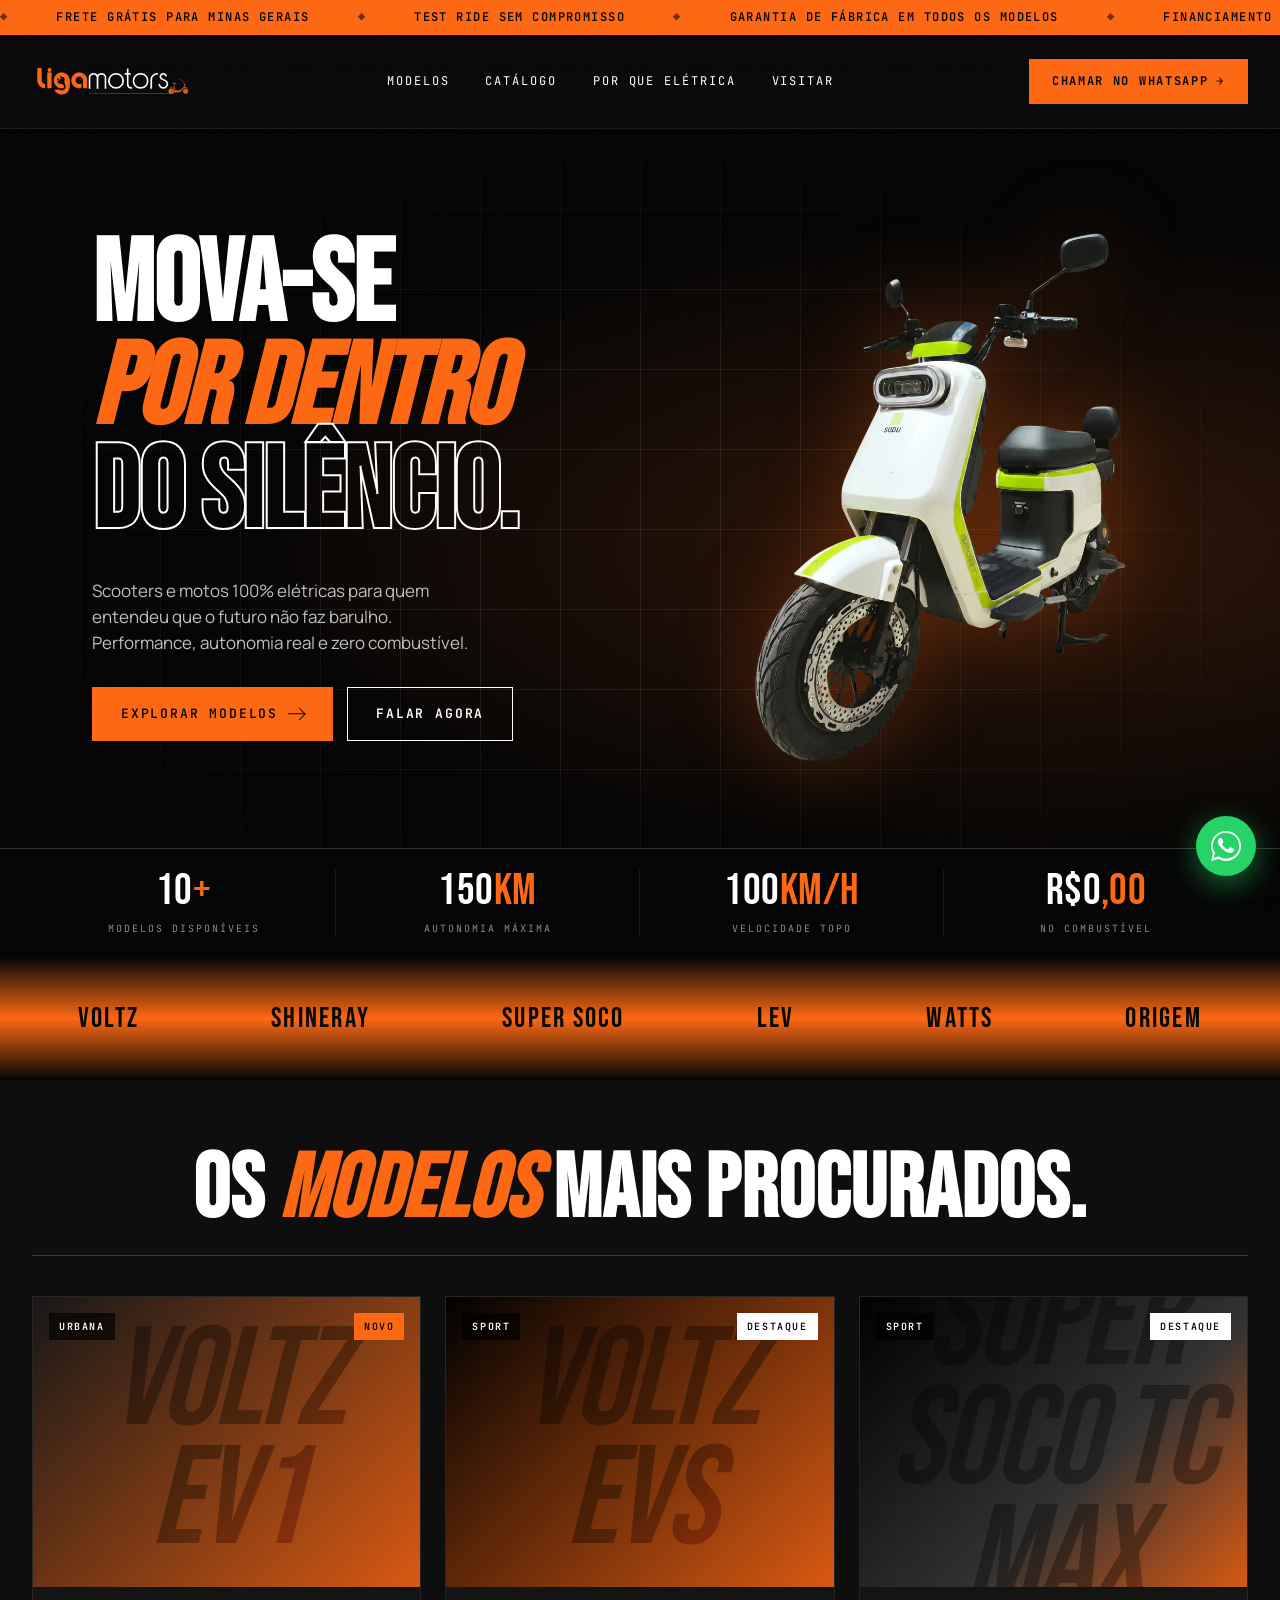
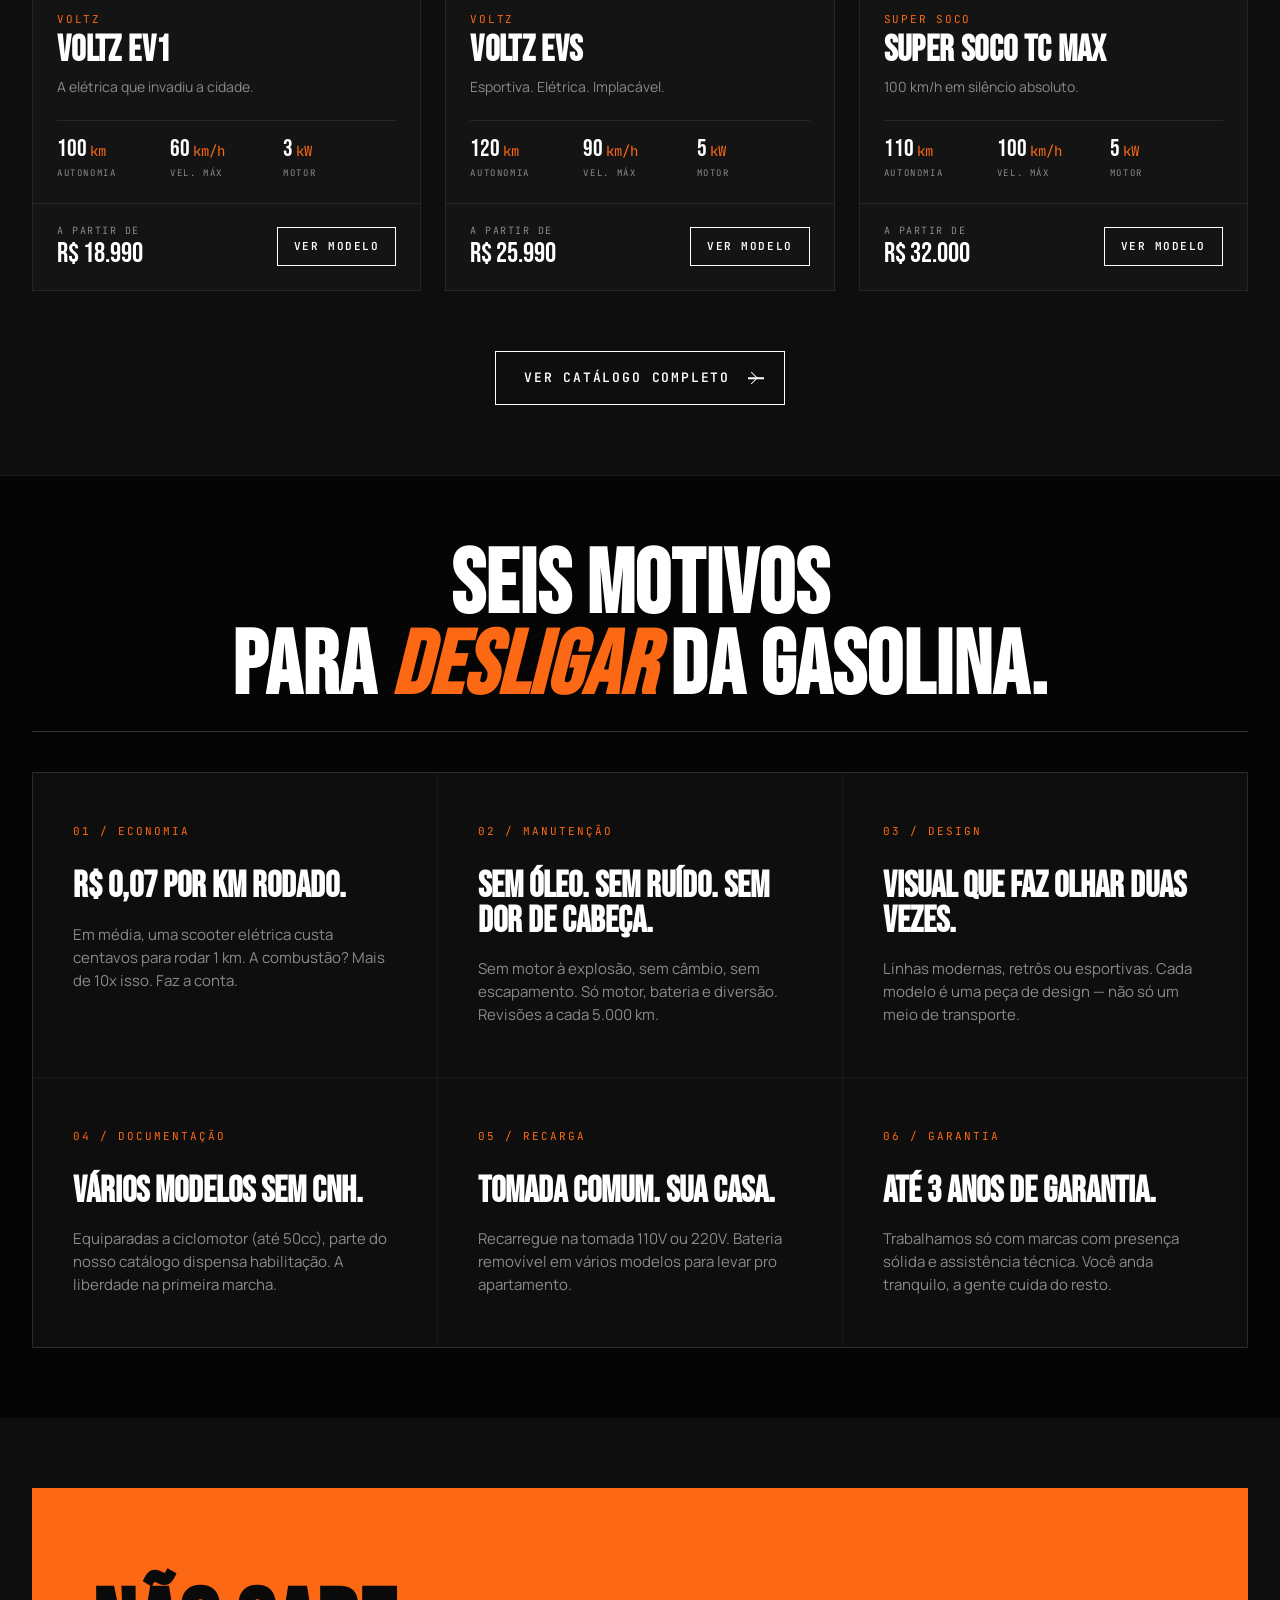
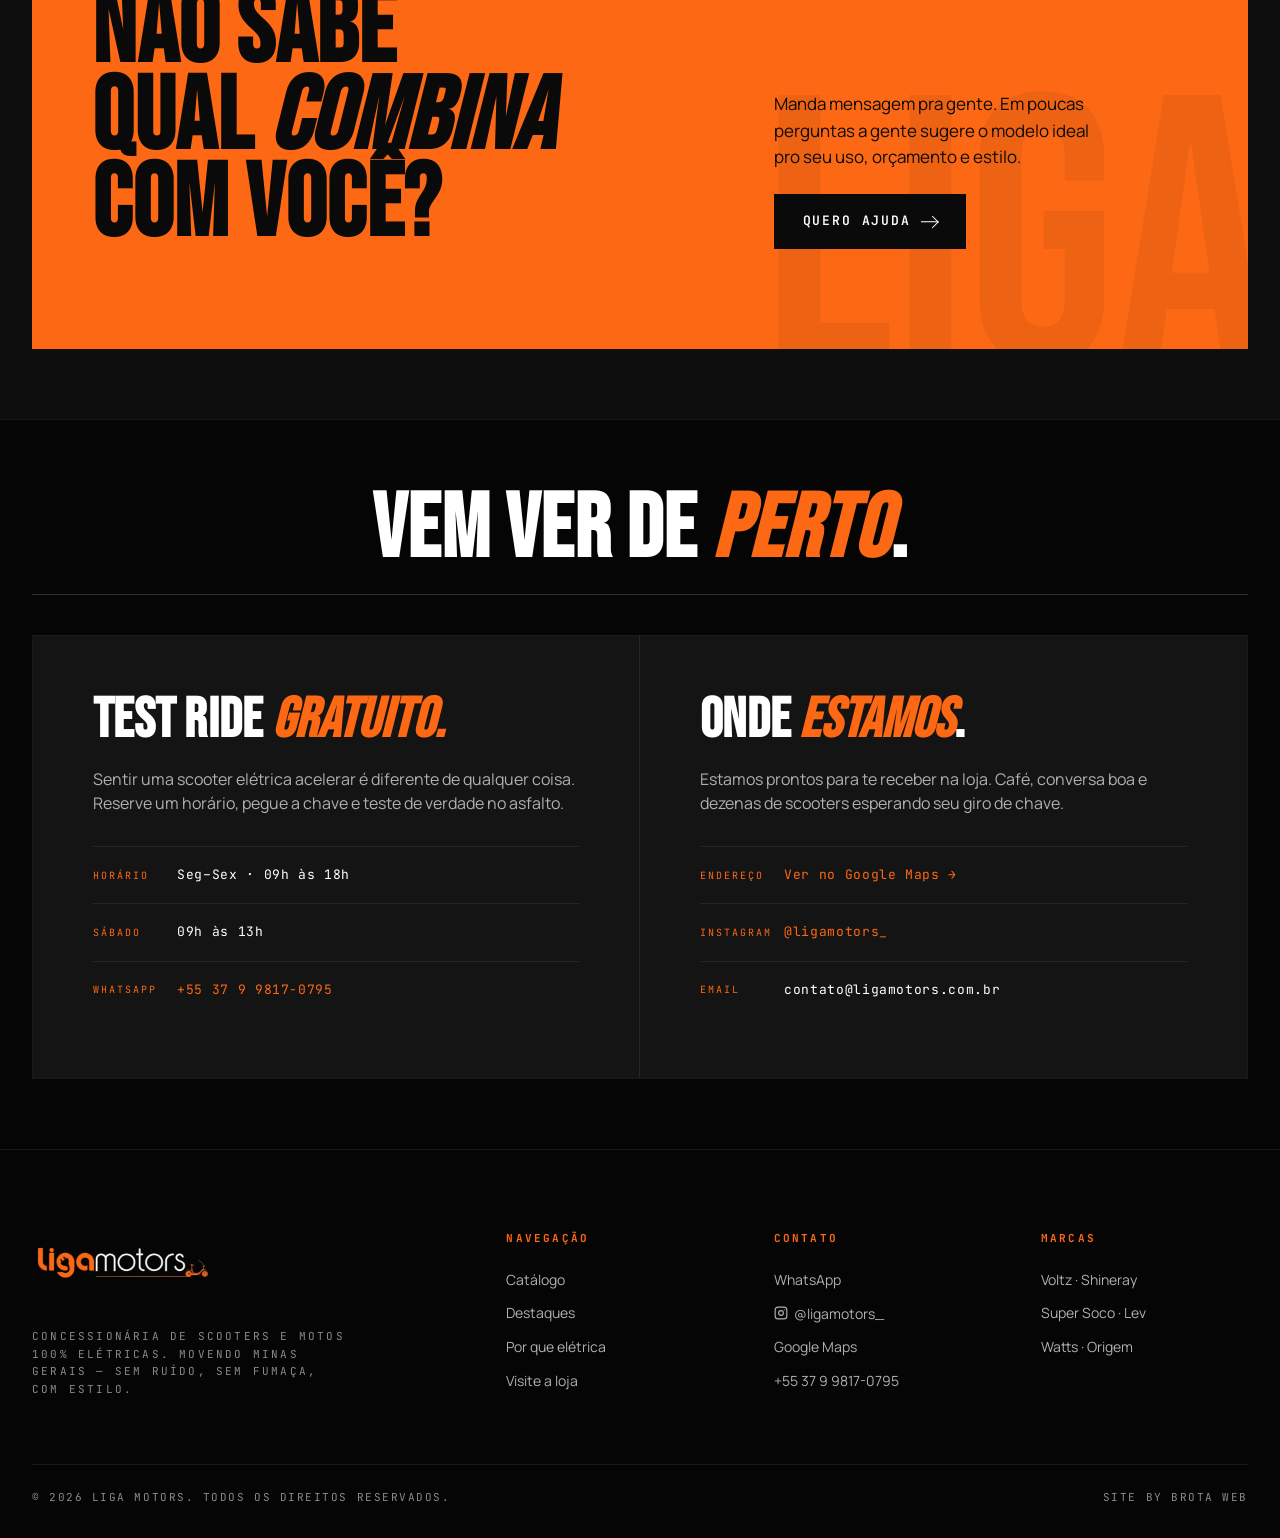
==== index.html @ a788f03a "Fix: centralizar todo conteúdo da home no mobile" ====
<!DOCTYPE html>
<html lang="pt-BR">
<head>
<meta charset="UTF-8">
<meta name="viewport" content="width=device-width,initial-scale=1.0">
<meta name="description" content="Liga Motors — Scooters elétricas premium. Zero combustível, máxima potência. Test ride gratuito.">
<title>Liga Motors · Mobilidade Elétrica</title>
<link rel="preconnect" href="https://fonts.googleapis.com">
<link rel="preconnect" href="https://fonts.gstatic.com" crossorigin>
<link href="https://fonts.googleapis.com/css2?family=Bebas+Neue&family=Manrope:wght@300;400;500;600;700&family=JetBrains+Mono:wght@400;500;600&display=swap" rel="stylesheet">
<link rel="stylesheet" href="assets/styles.css?v=26">
</head>
<body>

<!-- Marquee tape -->
<div class="tape">
  <div class="tape-track">
    <span>Frete grátis para Minas Gerais</span>
    <span>Test ride sem compromisso</span>
    <span>Garantia de fábrica em todos os modelos</span>
    <span>Financiamento em até 24x</span>
    <span>Documentação inclusa</span>
    <span>Frete grátis para Minas Gerais</span>
    <span>Test ride sem compromisso</span>
    <span>Garantia de fábrica em todos os modelos</span>
    <span>Financiamento em até 24x</span>
    <span>Documentação inclusa</span>
  </div>
</div>

<!-- Header -->
<header class="header">
  <div class="nav">
    <a href="index.html" class="brand" aria-label="Liga Motors">
      <img src="assets/nova-logo.png" alt="Liga Motors">
    </a>
    <nav class="nav-links" data-nav-links>
      <a href="#modelos">Modelos</a>
      <a href="catalogo.html">Catálogo</a>
      <a href="#por-que">Por que elétrica</a>
      <a href="#visitar">Visitar</a>
    </nav>
    <a href="#" data-wa-general target="_blank" class="nav-cta">Chamar no WhatsApp</a>
    <button class="menu-toggle" data-menu aria-label="Menu">
      <span></span><span></span><span></span>
    </button>
  </div>
</header>

<!-- HERO -->
<section class="hero">
  <div class="hero-grid"></div>
  <div class="container">
    <div class="hero-inner">
      <div class="hero-content">
        <h1 class="hero-title reveal">
          Mova-se<br>
          <span class="accent">por dentro</span><br>
          <span class="outline">do silêncio.</span>
        </h1>
        <div class="hero-side reveal" data-delay="2">
          <p>Scooters e motos 100% elétricas para quem entendeu que o futuro não faz barulho. Performance, autonomia real e zero combustível.</p>
          <div class="hero-actions">
            <a href="catalogo.html" class="btn btn-primary">Explorar modelos <span class="arrow"></span></a>
            <a href="#" data-wa-general target="_blank" class="btn btn-ghost">Falar agora</a>
          </div>
        </div>
      </div>
      <div class="hero-moto">
        <img src="assets/moto-eletrica.png" alt="Moto elétrica Liga Motors" class="hero-moto-img">
      </div>
    </div>
  </div>
  <div class="hero-footer">
    <div class="container">
      <div class="hero-stats">
        <div>
          <div class="hero-stat-num">10<span>+</span></div>
          <div class="hero-stat-label">Modelos disponíveis</div>
        </div>
        <div>
          <div class="hero-stat-num">150<span>km</span></div>
          <div class="hero-stat-label">Autonomia máxima</div>
        </div>
        <div>
          <div class="hero-stat-num">100<span>km/h</span></div>
          <div class="hero-stat-label">Velocidade topo</div>
        </div>
        <div>
          <div class="hero-stat-num">R$0<span>,00</span></div>
          <div class="hero-stat-label">No combustível</div>
        </div>
      </div>
    </div>
  </div>
</section>

<!-- Brands strip -->
<div class="brands-strip">
  <div class="container">
    <div class="brands-row">
      <span class="brand-pill">VOLTZ</span>
      <span class="brand-pill">SHINERAY</span>
      <span class="brand-pill">SUPER SOCO</span>
      <span class="brand-pill">LEV</span>
      <span class="brand-pill">WATTS</span>
      <span class="brand-pill">ORIGEM</span>
    </div>
    <div class="brands-drag-hint">arraste para ver mais →</div>
  </div>
</div>

<!-- Featured models -->
<section class="section" id="modelos">
  <div class="container">
    <div class="section-head reveal">
      <h2>Os <i>modelos</i> mais procurados.</h2>
    </div>
    <div class="bikes-grid" data-bikes-preview></div>
    <div style="text-align:center; margin-top:60px;" class="reveal">
      <a href="catalogo.html" class="btn btn-ghost">Ver catálogo completo <span class="arrow"></span></a>
    </div>
  </div>
</section>

<!-- Why electric -->
<section class="section" id="por-que" style="background:var(--ink);border-top:1px solid var(--line);">
  <div class="container">
    <div class="section-head reveal">
      <h2>Seis motivos<br>para <i>desligar</i> da gasolina.</h2>
    </div>
    <div class="diff-grid">
      <div class="diff-cell reveal">
        <div class="num">01 / ECONOMIA</div>
        <h3>R$ 0,07 por km rodado.</h3>
        <p>Em média, uma scooter elétrica custa centavos para rodar 1 km. A combustão? Mais de 10x isso. Faz a conta.</p>
      </div>
      <div class="diff-cell reveal" data-delay="1">
        <div class="num">02 / MANUTENÇÃO</div>
        <h3>Sem óleo. Sem ruído. Sem dor de cabeça.</h3>
        <p>Sem motor à explosão, sem câmbio, sem escapamento. Só motor, bateria e diversão. Revisões a cada 5.000 km.</p>
      </div>
      <div class="diff-cell reveal" data-delay="2">
        <div class="num">03 / DESIGN</div>
        <h3>Visual que faz olhar duas vezes.</h3>
        <p>Linhas modernas, retrôs ou esportivas. Cada modelo é uma peça de design — não só um meio de transporte.</p>
      </div>
      <div class="diff-cell reveal">
        <div class="num">04 / DOCUMENTAÇÃO</div>
        <h3>Vários modelos sem CNH.</h3>
        <p>Equiparadas a ciclomotor (até 50cc), parte do nosso catálogo dispensa habilitação. A liberdade na primeira marcha.</p>
      </div>
      <div class="diff-cell reveal" data-delay="1">
        <div class="num">05 / RECARGA</div>
        <h3>Tomada comum. Sua casa.</h3>
        <p>Recarregue na tomada 110V ou 220V. Bateria removível em vários modelos para levar pro apartamento.</p>
      </div>
      <div class="diff-cell reveal" data-delay="2">
        <div class="num">06 / GARANTIA</div>
        <h3>Até 3 anos de garantia.</h3>
        <p>Trabalhamos só com marcas com presença sólida e assistência técnica. Você anda tranquilo, a gente cuida do resto.</p>
      </div>
    </div>
  </div>
</section>

<!-- CTA -->
<section class="section">
  <div class="container">
    <div class="cta-block reveal">
      <div>
        <h2>Não sabe<br>qual <i>combina</i><br>com você?</h2>
      </div>
      <div>
        <p>Manda mensagem pra gente. Em poucas perguntas a gente sugere o modelo ideal pro seu uso, orçamento e estilo.</p>
        <a href="#" data-wa-general target="_blank" class="btn">Quero ajuda <span class="arrow"></span></a>
      </div>
    </div>
  </div>
</section>

<!-- Visit -->
<section class="section" id="visitar" style="background:var(--ink); border-top:1px solid var(--line);">
  <div class="container">
    <div class="section-head reveal">
      <h2>Vem ver de <i>perto</i>.</h2>
    </div>
    <div class="visit-grid">
      <div class="visit-block reveal">
        <h3>Test ride <i>gratuito.</i></h3>
        <p>Sentir uma scooter elétrica acelerar é diferente de qualquer coisa. Reserve um horário, pegue a chave e teste de verdade no asfalto.</p>
        <div class="visit-row">
          <span>Horário</span>
          <span>Seg–Sex · 09h às 18h</span>
        </div>
        <div class="visit-row">
          <span>Sábado</span>
          <span>09h às 13h</span>
        </div>
        <div class="visit-row">
          <span>WhatsApp</span>
          <span><a href="#" data-wa-general target="_blank" style="color:var(--orange)">+55 37 9 9817-0795</a></span>
        </div>
      </div>
      <div class="visit-block reveal" data-delay="1">
        <h3>Onde <i>estamos</i>.</h3>
        <p>Estamos prontos para te receber na loja. Café, conversa boa e dezenas de scooters esperando seu giro de chave.</p>
        <div class="visit-row">
          <span>Endereço</span>
          <span><a href="https://maps.app.goo.gl/ASoEA7MaQ3Tddig78" target="_blank" style="color:var(--orange)">Ver no Google Maps →</a></span>
        </div>
        <div class="visit-row">
          <span>Instagram</span>
          <span><a href="https://www.instagram.com/ligamotors_/" target="_blank" style="color:var(--orange)">@ligamotors_</a></span>
        </div>
        <div class="visit-row">
          <span>Email</span>
          <span>contato@ligamotors.com.br</span>
        </div>
      </div>
    </div>
  </div>
</section>

<!-- Footer -->
<footer class="footer">
  <div class="container">
    <div class="footer-grid">
      <div>
        <div class="footer-brand"><img src="assets/nova-logo.png" alt="Liga Motors" class="footer-logo">
          <small>Concessionária de scooters e motos 100% elétricas. Movendo Minas Gerais — sem ruído, sem fumaça, com estilo.</small>
        </div>
      </div>
      <div class="footer-col">
        <h4>Navegação</h4>
        <a href="catalogo.html">Catálogo</a>
        <a href="#modelos">Destaques</a>
        <a href="#por-que">Por que elétrica</a>
        <a href="#visitar">Visite a loja</a>
      </div>
      <div class="footer-col">
        <h4>Contato</h4>
        <a href="#" data-wa-general target="_blank">WhatsApp</a>
        <a href="https://www.instagram.com/ligamotors_/" target="_blank" class="footer-insta"><svg xmlns="http://www.w3.org/2000/svg" width="14" height="14" viewBox="0 0 24 24" fill="none" stroke="currentColor" stroke-width="2" stroke-linecap="round" stroke-linejoin="round"><rect x="2" y="2" width="20" height="20" rx="5" ry="5"/><circle cx="12" cy="12" r="4"/><circle cx="17.5" cy="6.5" r="1" fill="currentColor" stroke="none"/></svg> @ligamotors_</a>
        <a href="https://maps.app.goo.gl/ASoEA7MaQ3Tddig78" target="_blank">Google Maps</a>
        <p>+55 37 9 9817-0795</p>
      </div>
      <div class="footer-col">
        <h4>Marcas</h4>
        <p>Voltz · Shineray</p>
        <p>Super Soco · Lev</p>
        <p>Watts · Origem</p>
      </div>
    </div>
    <div class="footer-bottom">
      <span>© 2026 Liga Motors. Todos os direitos reservados.</span>
      <span>Site by Brota Web</span>
    </div>
  </div>
</footer>

<!-- WhatsApp float -->
<a href="#" data-wa-general target="_blank" class="float-wa" aria-label="WhatsApp">
  <svg viewBox="0 0 32 32"><path d="M16 0C7.16 0 0 7.16 0 16c0 2.82.74 5.58 2.14 8L0 32l8.18-2.14C10.58 31.26 13.27 32 16 32c8.84 0 16-7.16 16-16S24.84 0 16 0zm0 29.34c-2.55 0-5.05-.68-7.24-1.97l-.52-.31-5.39 1.41 1.44-5.25-.34-.54C2.64 20.49 1.92 18.27 1.92 16 1.92 8.22 8.22 1.92 16 1.92S30.08 8.22 30.08 16 23.78 29.34 16 29.34zm7.74-10.55c-.42-.21-2.5-1.23-2.89-1.37-.39-.14-.67-.21-.96.21-.28.42-1.1 1.37-1.34 1.65-.25.28-.49.31-.91.1-.42-.21-1.78-.66-3.39-2.09-1.25-1.12-2.1-2.5-2.34-2.92-.25-.42-.03-.65.18-.86.19-.19.42-.49.63-.74.21-.25.28-.42.42-.7.14-.28.07-.53-.04-.74-.1-.21-.96-2.32-1.31-3.17-.34-.83-.7-.72-.96-.73h-.81c-.28 0-.74.1-1.13.53-.39.42-1.48 1.44-1.48 3.52 0 2.08 1.52 4.09 1.73 4.37.21.28 2.99 4.55 7.24 6.39 1.01.44 1.8.7 2.41.9.96.31 1.84.27 2.53.16.77-.12 2.5-1.02 2.85-2 .35-.99.35-1.83.25-2-.1-.18-.39-.28-.81-.49z"/></svg>
</a>

<script src="assets/data.js"></script>
<script src="assets/script.js"></script>
</body>
</html>
---- assets/styles.css ----
/* ================================
   LIGA MOTORS — Design System
   ================================ */
:root {
  --orange: #fd6814;
  --orange-dim: #c44a08;
  --orange-glow: rgba(253, 104, 20, 0.35);
  --black: #0a0a0a;
  --ink: #050505;
  --bg: #0e0e0e;
  --bg-2: #141414;
  --line: rgba(255, 255, 255, 0.08);
  --line-strong: rgba(255, 255, 255, 0.18);
  --white: #ffffff;
  --mute: #8a8a8a;
  --mute-2: #5a5a5a;
  --display: "Bebas Neue", "Oswald", sans-serif;
  --sans: "Manrope", -apple-system, sans-serif;
  --mono: "JetBrains Mono", "Courier New", monospace;
}

* {
  margin: 0;
  padding: 0;
  box-sizing: border-box;
}

html {
  scroll-behavior: smooth;
}

body {
  font-family: var(--sans);
  background: var(--bg);
  color: var(--white);
  line-height: 1.55;
  -webkit-font-smoothing: antialiased;
  overflow-x: hidden;
}

a { color: inherit; text-decoration: none; }
button { font-family: inherit; cursor: pointer; border: none; background: none; color: inherit; }
img, svg { max-width: 100%; display: block; }

/* Grain overlay */
body::before {
  content: "";
  position: fixed;
  inset: 0;
  pointer-events: none;
  opacity: 0.04;
  z-index: 1000;
  background-image: url("data:image/svg+xml;utf8,<svg xmlns='http://www.w3.org/2000/svg' width='200' height='200'><filter id='n'><feTurbulence baseFrequency='0.9' numOctaves='2'/></filter><rect width='200' height='200' filter='url(%23n)' opacity='0.7'/></svg>");
  mix-blend-mode: overlay;
}

/* Typography utilities */
.display {
  font-family: var(--display);
  font-weight: 400;
  letter-spacing: 0.005em;
  line-height: 0.9;
  text-transform: uppercase;
}
.mono {
  font-family: var(--mono);
  letter-spacing: -0.02em;
}
.eyebrow {
  font-family: var(--mono);
  font-size: 11px;
  letter-spacing: 0.18em;
  text-transform: uppercase;
  color: var(--mute);
}

/* ===== Layout ===== */
.container {
  max-width: 1480px;
  margin: 0 auto;
  padding: 0 32px;
}
@media (max-width: 720px) {
  .container { padding: 0 20px; }
}

/* ===== Top tape ===== */
.tape {
  background: var(--orange);
  color: var(--black);
  padding: 8px 0;
  overflow: hidden;
  font-family: var(--mono);
  font-size: 12px;
  font-weight: 600;
  letter-spacing: 0.12em;
  text-transform: uppercase;
  border-bottom: 1px solid var(--black);
}
.tape-track {
  display: flex;
  gap: 48px;
  white-space: nowrap;
  animation: marquee 30s linear infinite;
  width: max-content;
}
.tape-track span::before {
  content: "◆";
  margin-right: 48px;
  opacity: 0.6;
}
@keyframes marquee {
  from { transform: translateX(0); }
  to { transform: translateX(-50%); }
}

/* ===== Header ===== */
.header {
  position: sticky;
  top: 0;
  z-index: 100;
  background: rgba(10, 10, 10, 0.85);
  backdrop-filter: blur(20px);
  -webkit-backdrop-filter: blur(20px);
  border-bottom: 1px solid var(--line);
}
.nav {
  display: flex;
  align-items: center;
  justify-content: space-between;
  padding: 18px 32px;
  max-width: 1480px;
  margin: 0 auto;
}
.brand {
  display: flex;
  align-items: center;
  gap: 0;
}
.brand {
  position: relative;
  z-index: 5;
}
.brand img {
  height: 160px;
  width: 160px;
  display: block;
  object-fit: contain;
  margin: -52px 0;
}
@media (max-width: 540px) {
  .brand img { height: 100px; width: 100px; margin: -30px 0; }
}
.nav-links {
  display: flex;
  gap: 36px;
  align-items: center;
}
.nav-links a {
  font-family: var(--mono);
  font-size: 12px;
  letter-spacing: 0.16em;
  text-transform: uppercase;
  color: var(--white);
  position: relative;
  padding: 6px 0;
  transition: color 0.2s;
}
.nav-links a:hover { color: var(--orange); }
.nav-links a::after {
  content: "";
  position: absolute;
  left: 0;
  bottom: 0;
  height: 1px;
  width: 0;
  background: var(--orange);
  transition: width 0.3s;
}
.nav-links a:hover::after { width: 100%; }
.nav-cta {
  padding: 12px 22px;
  background: var(--orange);
  color: var(--black);
  font-family: var(--mono);
  font-size: 12px;
  font-weight: 700;
  letter-spacing: 0.14em;
  text-transform: uppercase;
  display: inline-flex;
  align-items: center;
  gap: 8px;
  transition: all 0.2s;
  border: 1px solid var(--orange);
}
.nav-cta:hover {
  background: transparent;
  color: var(--orange);
}
.nav-cta::after { content: "→"; }
.menu-toggle { display: none; }
@media (max-width: 980px) {
  .nav-links { display: none; }
  .nav-links.open {
    display: flex;
    position: absolute;
    top: 100%;
    left: 0;
    right: 0;
    flex-direction: column;
    background: var(--ink);
    padding: 24px 32px;
    border-bottom: 1px solid var(--line);
    gap: 20px;
    align-items: flex-start;
  }
  .menu-toggle {
    display: flex;
    flex-direction: column;
    gap: 5px;
    padding: 10px;
  }
  .menu-toggle span {
    width: 24px;
    height: 2px;
    background: var(--white);
    transition: 0.2s;
  }
}

/* ===== Hero ===== */
.hero {
  position: relative;
  min-height: 92vh;
  display: flex;
  flex-direction: column;
  justify-content: flex-end;
  padding: 80px 0 180px;
  background: radial-gradient(ellipse at 80% 50%, rgba(253, 104, 20, 0.18) 0%, transparent 55%), var(--ink);
  overflow: hidden;
}
.hero > .container {
  width: 100%;
}
.hero-grid {
  position: absolute;
  inset: 0;
  background-image:
    linear-gradient(to right, var(--line) 1px, transparent 1px),
    linear-gradient(to bottom, var(--line) 1px, transparent 1px);
  background-size: 80px 80px;
  mask-image: radial-gradient(ellipse at center, black 30%, transparent 80%);
  -webkit-mask-image: radial-gradient(ellipse at center, black 30%, transparent 80%);
  pointer-events: none;
}
.hero-meta {
  position: absolute;
  top: 80px;
  left: 0;
  right: 0;
}
.hero-meta-row {
  display: flex;
  justify-content: space-between;
  font-family: var(--mono);
  font-size: 11px;
  letter-spacing: 0.18em;
  text-transform: uppercase;
  color: var(--mute);
}
.hero-meta-row span { display: flex; align-items: center; gap: 10px; }
.hero-meta-row .dot {
  width: 6px;
  height: 6px;
  background: var(--orange);
  border-radius: 50%;
  box-shadow: 0 0 12px var(--orange);
  animation: pulse 1.4s infinite;
}
@keyframes pulse {
  50% { opacity: 0.4; transform: scale(1.4); }
}
.hero-inner {
  display: grid;
  grid-template-columns: 1fr 1fr;
  align-items: center;
  gap: 40px;
  width: 100%;
  padding-left: 60px;
  position: relative;
  z-index: 2;
}
.hero-content {
  display: flex;
  flex-direction: column;
  gap: 32px;
}
.hero-moto {
  display: flex;
  align-items: center;
  justify-content: center;
  position: relative;
}
.hero-moto-img {
  width: 100%;
  max-width: 560px;
  height: auto;
  filter: drop-shadow(0 0 40px rgba(253, 104, 20, 0.25));
}
.hero-title {
  font-size: clamp(64px, 9vw, 150px);
  font-family: var(--display);
  line-height: 0.9;
  letter-spacing: -0.01em;
}
.hero-title .accent {
  color: var(--orange);
  font-style: italic;
}
.hero-title .outline {
  -webkit-text-stroke: 2px var(--white);
  color: transparent;
}
.hero-side {
  padding-bottom: 20px;
}
.hero-side p {
  font-size: 17px;
  color: #c0c0c0;
  max-width: 380px;
  margin-bottom: 30px;
}
.hero-actions {
  display: flex;
  gap: 14px;
  flex-wrap: wrap;
}
.btn {
  display: inline-flex;
  align-items: center;
  gap: 10px;
  padding: 16px 28px;
  font-family: var(--mono);
  font-size: 13px;
  font-weight: 600;
  letter-spacing: 0.14em;
  text-transform: uppercase;
  border: 1px solid currentColor;
  transition: all 0.25s;
}
.btn-primary {
  background: var(--orange);
  color: var(--black);
  border-color: var(--orange);
}
.btn-primary:hover {
  background: var(--white);
  border-color: var(--white);
}
.btn-ghost {
  color: var(--white);
}
.btn-ghost:hover {
  background: var(--white);
  color: var(--black);
}
.btn .arrow {
  width: 16px;
  height: 12px;
  position: relative;
  transition: transform 0.2s;
}
.btn .arrow::before, .btn .arrow::after {
  content: "";
  position: absolute;
  background: currentColor;
}
.btn .arrow::before {
  width: 100%;
  height: 1.5px;
  top: 50%;
  transform: translateY(-50%);
}
.btn .arrow::after {
  width: 8px;
  height: 8px;
  border-top: 1.5px solid currentColor;
  border-right: 1.5px solid currentColor;
  right: 0;
  top: 50%;
  transform: translateY(-50%) rotate(45deg);
  background: transparent;
}
.btn:hover .arrow { transform: translateX(4px); }

/* Hero footer bar */
.hero-footer {
  position: absolute;
  bottom: 0;
  left: 0;
  right: 0;
  border-top: 1px solid var(--line-strong);
  background: rgba(5, 5, 5, 0.6);
  backdrop-filter: blur(10px);
  padding: 20px 0;
}
.hero-stats {
  display: grid;
  grid-template-columns: repeat(4, 1fr);
  gap: 0;
}
.hero-stats > div {
  text-align: center;
  padding: 0 20px;
  border-right: 1px solid var(--line);
  display: flex;
  flex-direction: column;
  align-items: center;
  justify-content: center;
}
.hero-stats > div:last-child { border-right: none; }
.hero-stat-num {
  font-family: var(--display);
  font-size: 44px;
  line-height: 1;
  color: var(--white);
  letter-spacing: 0.01em;
}
.hero-stat-num span { color: var(--orange); }
.hero-stat-label {
  font-family: var(--mono);
  font-size: 10px;
  letter-spacing: 0.2em;
  text-transform: uppercase;
  color: var(--mute);
  margin-top: 8px;
}

@media (max-width: 980px) {
  .hero { padding: 60px 0 220px; min-height: auto; }
  .hero-inner { grid-template-columns: 1fr; gap: 24px; padding-left: 32px; }
  .hero-moto { display: none; }
  .hero-stats { grid-template-columns: repeat(2, 1fr); gap: 24px; }
  .hero-meta-row { gap: 16px; flex-wrap: wrap; }
  .hero-meta-row span:nth-child(2) { display: none; }
  .hero-title { font-size: clamp(60px, 18vw, 110px); }
}
@media (max-width: 540px) {
  .nav-cta { display: none; }
  .nav { padding: 14px 20px; }
  .brand-text { font-size: 18px; }
  .brand-text small { font-size: 8px; }
}

/* ===== Section base ===== */
.section {
  padding: 70px 0;
  position: relative;
}
.section-head {
  display: flex;
  flex-direction: column;
  align-items: center;
  text-align: center;
  gap: 16px;
  margin-bottom: 40px;
  border-bottom: 1px solid var(--line-strong);
  padding-bottom: 24px;
}
.section-head .num {
  font-family: var(--mono);
  font-size: 12px;
  color: var(--orange);
  letter-spacing: 0.2em;
}
.section-head h2 {
  font-family: var(--display);
  font-size: clamp(48px, 7vw, 96px);
  line-height: 0.9;
  letter-spacing: 0.01em;
}
.section-head h2 i {
  color: var(--orange);
  font-style: italic;
}
.section-head .head-meta {
  font-family: var(--mono);
  font-size: 11px;
  letter-spacing: 0.18em;
  text-transform: uppercase;
  color: var(--mute);
  text-align: right;
  max-width: 220px;
}

@media (max-width: 720px) {
  .section { padding: 50px 0; }
  .section-head { gap: 12px; }
}

/* ===== Catalog cards (home preview & catalog page) ===== */
.bikes-grid {
  display: grid;
  grid-template-columns: repeat(3, 1fr);
  gap: 24px;
}
@media (max-width: 1100px) {
  .bikes-grid { grid-template-columns: repeat(2, 1fr); }
}
@media (max-width: 640px) {
  .bikes-grid { grid-template-columns: 1fr; }
}

.bike-card {
  background: var(--bg-2);
  border: 1px solid var(--line);
  position: relative;
  overflow: hidden;
  display: flex;
  flex-direction: column;
  transition: all 0.3s;
  text-decoration: none;
}
.bike-card:hover {
  border-color: var(--orange);
  transform: translateY(-4px);
}
.bike-card:hover .bike-image::after {
  opacity: 1;
}
.bike-card:hover .bike-cta { background: var(--orange); color: var(--black); }

.bike-image {
  aspect-ratio: 4 / 3;
  position: relative;
  overflow: hidden;
  background: var(--ink);
}
.bike-image .bg {
  position: absolute;
  inset: 0;
  opacity: 0.85;
}
.bike-image::after {
  content: "";
  position: absolute;
  inset: 0;
  background:
    repeating-linear-gradient(90deg, transparent 0 39px, rgba(255,255,255,0.04) 39px 40px),
    repeating-linear-gradient(0deg, transparent 0 39px, rgba(255,255,255,0.04) 39px 40px);
  opacity: 0.4;
  transition: opacity 0.4s;
}
.bike-image .silhouette {
  position: absolute;
  inset: 0;
  display: flex;
  align-items: center;
  justify-content: center;
  font-family: var(--display);
  font-size: clamp(60px, 12vw, 140px);
  color: rgba(0, 0, 0, 0.35);
  letter-spacing: -0.02em;
  line-height: 0.85;
  text-align: center;
  padding: 24px;
  z-index: 2;
  font-style: italic;
  mix-blend-mode: overlay;
}
.bike-tags {
  position: absolute;
  top: 16px;
  left: 16px;
  right: 16px;
  display: flex;
  justify-content: space-between;
  z-index: 3;
}
.tag {
  font-family: var(--mono);
  font-size: 10px;
  font-weight: 600;
  letter-spacing: 0.16em;
  text-transform: uppercase;
  padding: 6px 10px;
  background: rgba(0, 0, 0, 0.65);
  color: var(--white);
  backdrop-filter: blur(6px);
}
.tag.new { background: var(--orange); color: var(--black); }
.tag.featured { background: var(--white); color: var(--black); }
.bike-body {
  padding: 24px 24px 0;
  flex: 1;
  display: flex;
  flex-direction: column;
}
.bike-marca {
  font-family: var(--mono);
  font-size: 11px;
  letter-spacing: 0.16em;
  text-transform: uppercase;
  color: var(--orange);
  margin-bottom: 6px;
}
.bike-name {
  font-family: var(--display);
  font-size: 36px;
  line-height: 0.95;
  margin-bottom: 8px;
  letter-spacing: 0.01em;
}
.bike-tagline {
  font-size: 14px;
  color: var(--mute);
  margin-bottom: 22px;
  flex: 1;
}
.bike-specs {
  display: grid;
  grid-template-columns: repeat(3, 1fr);
  gap: 0;
  border-top: 1px solid var(--line);
  padding-top: 16px;
}
.bike-spec {
  font-family: var(--mono);
  text-align: left;
  padding-right: 8px;
}
.bike-spec .v {
  font-family: var(--display);
  font-size: 24px;
  color: var(--white);
  line-height: 1;
}
.bike-spec .v span { color: var(--orange); font-size: 14px; margin-left: 3px; font-family: var(--mono); }
.bike-spec .l {
  font-size: 9px;
  letter-spacing: 0.18em;
  text-transform: uppercase;
  color: var(--mute);
  margin-top: 6px;
}
.bike-footer {
  padding: 22px 24px;
  display: flex;
  justify-content: space-between;
  align-items: center;
  border-top: 1px solid var(--line);
  margin-top: 22px;
}
.bike-price {
  font-family: var(--display);
  font-size: 28px;
  color: var(--white);
  line-height: 1;
}
.bike-price small {
  display: block;
  font-family: var(--mono);
  font-size: 10px;
  color: var(--mute);
  letter-spacing: 0.15em;
  text-transform: uppercase;
  margin-bottom: 4px;
  font-weight: 400;
}
.bike-cta {
  padding: 10px 16px;
  background: transparent;
  color: var(--white);
  font-family: var(--mono);
  font-size: 11px;
  font-weight: 600;
  letter-spacing: 0.14em;
  text-transform: uppercase;
  border: 1px solid var(--white);
  transition: all 0.2s;
}

/* ===== Marca strip ===== */
.brands-strip {
  padding: 40px 0;
  background:
    linear-gradient(to bottom,
      var(--ink) 0%,
      var(--orange) 50%,
      var(--ink) 100%);
}
.brand-pill { font-size: 22px; }
.brands-row {
  display: flex;
  align-items: center;
  justify-content: space-around;
  gap: 40px;
  flex-wrap: wrap;
}
.brand-pill {
  font-family: var(--display);
  font-size: 28px;
  letter-spacing: 0.08em;
  color: var(--black);
  transition: color 0.2s;
  cursor: default;
}
.brand-pill:hover { color: var(--white); }
.brands-drag-hint {
  display: none;
}

@media (max-width: 540px) {
  .brands-drag-hint {
    display: block;
    text-align: center;
    font-family: var(--mono);
    font-size: 9px;
    letter-spacing: 0.16em;
    text-transform: uppercase;
    color: rgba(0,0,0,0.35);
    margin-top: 10px;
    animation: nudge 2s ease-in-out infinite;
  }
  @keyframes nudge {
    0%,100% { transform: translateX(0); opacity: 0.5; }
    50%      { transform: translateX(4px); opacity: 1; }
  }
  .brands-strip {
    padding: 28px 0;
    overflow: hidden;
  }
  .brands-strip .container {
    padding: 0;
    max-width: 100%;
  }
  .brands-row {
    display: flex;
    flex-wrap: nowrap;
    justify-content: flex-start;
    gap: 0;
    overflow-x: auto;
    -webkit-overflow-scrolling: touch;
    scrollbar-width: none;
    padding: 0 20px;
    gap: 28px;
  }
  .brands-row::-webkit-scrollbar { display: none; }
  .brand-pill {
    flex-shrink: 0;
    font-size: 22px;
    white-space: nowrap;
  }
}

/* ===== Why / Diff section ===== */
.diff-grid {
  display: grid;
  grid-template-columns: repeat(3, 1fr);
  gap: 1px;
  background: var(--line);
  border: 1px solid var(--line);
}
.diff-cell {
  background: var(--bg);
  padding: 50px 40px;
  position: relative;
  transition: background 0.3s;
}
.diff-cell:hover {
  background: var(--bg-2);
}
.diff-cell .num {
  font-family: var(--mono);
  font-size: 11px;
  letter-spacing: 0.18em;
  color: var(--orange);
  margin-bottom: 30px;
}
.diff-cell h3 {
  font-family: var(--display);
  font-size: 36px;
  line-height: 0.95;
  margin-bottom: 18px;
}
.diff-cell p {
  color: var(--mute);
  font-size: 15px;
}
@media (max-width: 900px) { .diff-grid { grid-template-columns: 1fr; } }

/* ===== CTA / Compare section ===== */
.cta-block {
  background: var(--orange);
  color: var(--black);
  padding: 100px 60px;
  display: grid;
  grid-template-columns: 1.5fr 1fr;
  gap: 60px;
  align-items: end;
  position: relative;
  overflow: hidden;
}
.cta-block::before {
  content: "LIGA";
  position: absolute;
  bottom: -50px;
  right: -20px;
  font-family: var(--display);
  font-size: 380px;
  color: rgba(0, 0, 0, 0.06);
  line-height: 0.8;
  pointer-events: none;
}
.cta-block h2 {
  font-family: var(--display);
  font-size: clamp(56px, 8vw, 120px);
  line-height: 0.85;
  letter-spacing: 0.005em;
  position: relative;
  z-index: 2;
}
.cta-block p {
  font-size: 17px;
  max-width: 340px;
  margin-bottom: 24px;
  position: relative;
  z-index: 2;
}
.cta-block .btn {
  background: var(--black);
  color: var(--white);
  border-color: var(--black);
  position: relative;
  z-index: 2;
}
.cta-block .btn:hover {
  background: var(--white);
  color: var(--black);
  border-color: var(--white);
}
@media (max-width: 900px) {
  .cta-block { grid-template-columns: 1fr; padding: 60px 32px; }
}

/* ===== Model CTA Section ===== */
.model-cta-section {
  position: relative;
  overflow: hidden;
  background: var(--orange);
}
.model-cta-inner {
  position: relative;
  max-width: 1480px;
  margin: 0 auto;
  padding: 100px 60px;
  display: flex;
  align-items: center;
  justify-content: center;
}
.model-cta-bg-text {
  position: absolute;
  font-family: var(--display);
  font-size: clamp(200px, 30vw, 420px);
  font-weight: 400;
  color: rgba(0,0,0,0.07);
  line-height: 1;
  right: -20px;
  bottom: -40px;
  pointer-events: none;
  user-select: none;
  letter-spacing: -0.02em;
}
.model-cta-content {
  text-align: center;
  position: relative;
  z-index: 2;
}
.model-cta-tag {
  display: inline-block;
  font-family: var(--mono);
  font-size: 11px;
  font-weight: 700;
  letter-spacing: 0.22em;
  text-transform: uppercase;
  color: rgba(0,0,0,0.55);
  background: rgba(0,0,0,0.1);
  padding: 6px 16px;
  border-radius: 99px;
  margin-bottom: 24px;
}
.model-cta-title {
  font-family: var(--display);
  font-size: clamp(60px, 9vw, 140px);
  line-height: 0.88;
  letter-spacing: 0.005em;
  color: var(--black);
  margin-bottom: 20px;
}
.model-cta-title i {
  font-style: italic;
  color: var(--black);
}
.model-cta-sub {
  font-family: var(--mono);
  font-size: 12px;
  font-weight: 600;
  letter-spacing: 0.14em;
  text-transform: uppercase;
  color: rgba(0,0,0,0.55);
  margin-bottom: 40px;
}
.model-cta-actions {
  display: flex;
  gap: 16px;
  justify-content: center;
  flex-wrap: wrap;
  margin-bottom: 20px;
}
.model-cta-btn-primary {
  display: inline-flex;
  align-items: center;
  gap: 10px;
  background: var(--black);
  color: var(--white);
  font-family: var(--mono);
  font-size: 13px;
  font-weight: 700;
  letter-spacing: 0.14em;
  text-transform: uppercase;
  padding: 18px 36px;
  border-radius: 4px;
  transition: background 0.2s, transform 0.15s;
}
.model-cta-btn-primary:hover {
  background: #222;
  transform: translateY(-2px);
}
.model-cta-btn-ghost {
  display: inline-flex;
  align-items: center;
  gap: 10px;
  border: 2px solid rgba(0,0,0,0.35);
  color: var(--black);
  font-family: var(--mono);
  font-size: 13px;
  font-weight: 600;
  letter-spacing: 0.14em;
  text-transform: uppercase;
  padding: 18px 32px;
  border-radius: 4px;
  transition: border-color 0.2s, background 0.2s;
}
.model-cta-btn-ghost:hover {
  border-color: var(--black);
  background: rgba(0,0,0,0.08);
}
.model-cta-tel {
  font-family: var(--mono);
  font-size: 13px;
  color: rgba(0,0,0,0.5);
  letter-spacing: 0.08em;
}
.model-cta-tel strong {
  color: var(--black);
}
@media (max-width: 720px) {
  .model-cta-inner { padding: 70px 24px; }
  .model-cta-actions { flex-direction: column; align-items: center; }
}

/* ===== Locação / Visit ===== */
.visit-grid {
  display: grid;
  grid-template-columns: 1fr 1fr;
  gap: 0;
  border: 1px solid var(--line);
}
.visit-block {
  padding: 60px;
  border-right: 1px solid var(--line);
  background: var(--bg-2);
}
.visit-block:last-child { border-right: none; }
.visit-block h3 {
  font-family: var(--display);
  font-size: 56px;
  line-height: 0.9;
  margin-bottom: 20px;
  letter-spacing: 0.005em;
}
.visit-block h3 i { color: var(--orange); font-style: italic; }
.visit-block p { color: #b0b0b0; margin-bottom: 30px; }
.visit-row {
  display: flex;
  gap: 14px;
  align-items: center;
  padding: 18px 0;
  border-top: 1px solid var(--line);
  font-family: var(--mono);
  font-size: 13px;
  letter-spacing: 0.05em;
}
.visit-row span:first-child {
  color: var(--orange);
  width: 70px;
  font-size: 10px;
  letter-spacing: 0.2em;
  text-transform: uppercase;
}
@media (max-width: 900px) {
  .visit-grid { grid-template-columns: 1fr; }
  .visit-block { padding: 40px 28px; border-right: none; border-bottom: 1px solid var(--line); }
  .visit-block:last-child { border-bottom: none; }
}

/* ===== Footer ===== */
.footer {
  background: var(--ink);
  border-top: 1px solid var(--line);
  padding: 80px 0 32px;
}
.footer-grid {
  display: grid;
  grid-template-columns: 2fr 1fr 1fr 1fr;
  gap: 60px;
  margin-bottom: 60px;
  align-items: start;
}
.footer-brand {
  display: flex;
  flex-direction: column;
  gap: 8px;
}
.footer-logo {
  width: 180px;
  height: auto;
  display: block;
  margin-bottom: 4px;
}
.footer-brand small {
  display: block;
  font-family: var(--mono);
  font-size: 11px;
  letter-spacing: 0.2em;
  text-transform: uppercase;
  color: var(--mute);
  margin-top: 20px;
  max-width: 320px;
  line-height: 1.6;
  font-weight: 400;
}
.footer-col h4 {
  font-family: var(--mono);
  font-size: 11px;
  letter-spacing: 0.2em;
  text-transform: uppercase;
  color: var(--orange);
  margin-bottom: 22px;
}
.footer-col a, .footer-col p {
  display: block;
  color: #b0b0b0;
  margin-bottom: 12px;
  font-size: 14px;
  transition: color 0.2s;
}
.footer-col a:hover { color: var(--orange); }
.footer-insta {
  display: inline-flex !important;
  align-items: center;
  gap: 6px;
}
.footer-insta svg { flex-shrink: 0; }
.footer-bottom {
  border-top: 1px solid var(--line);
  padding-top: 24px;
  display: flex;
  justify-content: space-between;
  font-family: var(--mono);
  font-size: 11px;
  letter-spacing: 0.14em;
  text-transform: uppercase;
  color: var(--mute);
  flex-wrap: wrap;
  gap: 16px;
}
@media (max-width: 900px) {
  .footer-grid { grid-template-columns: 1fr 1fr; gap: 40px; }
  .footer-logo { width: 140px; height: auto; }
}
@media (max-width: 540px) {
  .footer {
    padding: 40px 0 24px;
  }
  .footer-grid {
    grid-template-columns: 1fr 1fr;
    gap: 28px 20px;
    text-align: center;
  }
  /* Logo ocupa linha inteira */
  .footer-grid > div:first-child {
    grid-column: 1 / -1;
  }
  .footer-brand {
    align-items: center;
  }
  .footer-logo {
    width: 120px;
    margin: 0 auto 4px;
  }
  .footer-brand small {
    font-size: 10px;
    max-width: 260px;
    text-align: center;
  }
  .footer-col h4 {
    margin-bottom: 12px;
  }
  .footer-col a,
  .footer-col p {
    font-size: 13px;
    margin-bottom: 6px;
  }
  .footer-bottom {
    flex-direction: column;
    align-items: center;
    gap: 6px;
    text-align: center;
    font-size: 11px;
    padding-top: 20px;
    margin-top: 28px;
  }
}

/* ===== Floating WhatsApp ===== */
.float-wa {
  position: fixed;
  bottom: 24px;
  right: 24px;
  z-index: 200;
  background: #25d366;
  color: white;
  width: 60px;
  height: 60px;
  border-radius: 50%;
  display: flex;
  align-items: center;
  justify-content: center;
  box-shadow: 0 8px 30px rgba(37, 211, 102, 0.5);
  transition: transform 0.2s;
}
.float-wa:hover { transform: scale(1.08); }
.float-wa svg { width: 30px; height: 30px; fill: white; }

/* ===== Catálogo page ===== */
.catalog-hero {
  padding: 60px 0 50px;
  border-bottom: 1px solid var(--line);
  background: radial-gradient(ellipse at 50% 50%, rgba(253, 104, 20, 0.12) 0%, transparent 60%), var(--ink);
  text-align: center;
}
.catalog-hero h1 {
  font-family: var(--display);
  font-size: clamp(56px, 9vw, 140px);
  line-height: 0.88;
  letter-spacing: 0.005em;
}
.catalog-hero h1 i { color: var(--orange); font-style: italic; }
.catalog-hero .lead {
  display: flex;
  flex-direction: column;
  align-items: center;
  gap: 16px;
  margin-top: 20px;
}
.catalog-hero p {
  color: #b0b0b0;
  max-width: 560px;
  font-size: 16px;
  text-align: center;
}
.catalog-layout {
  display: grid;
  grid-template-columns: 280px 1fr;
  gap: 0;
  min-height: 80vh;
}
.filters {
  border-right: 1px solid var(--line);
  padding: 40px 32px;
  position: sticky;
  top: 80px;
  align-self: start;
  max-height: calc(100vh - 80px);
  overflow-y: auto;
}
.filter-group {
  padding: 28px 0;
  border-bottom: 1px solid var(--line);
}
.filter-group:first-child { padding-top: 0; }
.filter-group h3 {
  font-family: var(--mono);
  font-size: 11px;
  letter-spacing: 0.2em;
  text-transform: uppercase;
  color: var(--orange);
  margin-bottom: 18px;
}
.filter-opt {
  display: flex;
  align-items: center;
  gap: 10px;
  padding: 8px 0;
  cursor: pointer;
  font-size: 14px;
  color: #c0c0c0;
  transition: color 0.2s;
}
.filter-opt:hover { color: var(--white); }
.filter-opt input {
  appearance: none;
  width: 16px;
  height: 16px;
  border: 1px solid var(--line-strong);
  background: transparent;
  position: relative;
  cursor: pointer;
  flex-shrink: 0;
}
.filter-opt input:checked {
  background: var(--orange);
  border-color: var(--orange);
}
.filter-opt input:checked::after {
  content: "✓";
  position: absolute;
  inset: 0;
  display: flex;
  align-items: center;
  justify-content: center;
  color: var(--black);
  font-size: 11px;
  font-weight: 700;
}
.filter-opt .count {
  margin-left: auto;
  font-family: var(--mono);
  font-size: 11px;
  color: var(--mute);
}
.filter-range {
  margin-top: 8px;
}
.filter-range .vals {
  display: flex;
  justify-content: space-between;
  font-family: var(--mono);
  font-size: 12px;
  color: var(--white);
  margin-bottom: 12px;
}
.filter-range input[type="range"] {
  width: 100%;
  -webkit-appearance: none;
  background: var(--line);
  height: 2px;
  outline: none;
}
.filter-range input[type="range"]::-webkit-slider-thumb {
  -webkit-appearance: none;
  width: 16px;
  height: 16px;
  background: var(--orange);
  cursor: pointer;
  border-radius: 50%;
}
.filter-range input[type="range"]::-moz-range-thumb {
  width: 16px;
  height: 16px;
  background: var(--orange);
  cursor: pointer;
  border: none;
  border-radius: 50%;
}
.filter-clear {
  width: 100%;
  margin-top: 20px;
  padding: 12px;
  border: 1px solid var(--line-strong);
  font-family: var(--mono);
  font-size: 11px;
  letter-spacing: 0.16em;
  text-transform: uppercase;
  color: var(--white);
  transition: all 0.2s;
}
.filter-clear:hover {
  background: var(--orange);
  border-color: var(--orange);
  color: var(--black);
}

.catalog-results {
  padding: 40px 32px;
}
.catalog-bar {
  display: flex;
  justify-content: space-between;
  align-items: center;
  margin-bottom: 32px;
  padding-bottom: 18px;
  border-bottom: 1px solid var(--line);
}
.catalog-count {
  font-family: var(--mono);
  font-size: 12px;
  letter-spacing: 0.16em;
  text-transform: uppercase;
  color: var(--mute);
}
.catalog-count strong { color: var(--orange); }
.catalog-sort {
  display: flex;
  align-items: center;
  gap: 10px;
  font-family: var(--mono);
  font-size: 12px;
  letter-spacing: 0.12em;
  text-transform: uppercase;
  color: var(--mute);
}
.catalog-sort select {
  background: #1a1a1a;
  border: 1px solid var(--line-strong);
  color: var(--white);
  font-family: var(--mono);
  font-size: 12px;
  padding: 8px 12px;
  cursor: pointer;
  text-transform: uppercase;
  letter-spacing: 0.12em;
}
.catalog-sort select option {
  background: #1a1a1a;
  color: var(--white);
}
.no-results {
  padding: 80px 20px;
  text-align: center;
  color: var(--mute);
}
.no-results h3 {
  font-family: var(--display);
  font-size: 48px;
  color: var(--white);
  margin-bottom: 12px;
}
.mobile-filter-toggle { display: none; }
@media (max-width: 900px) {
  .catalog-layout { grid-template-columns: 1fr; }
  .filters {
    position: static;
    border-right: none;
    border-bottom: 1px solid var(--line);
    max-height: 0;
    overflow: hidden;
    padding: 0 32px;
    transition: max-height 0.3s;
  }
  .filters.open {
    max-height: 2000px;
    padding: 32px;
    overflow-y: auto;
  }
  .mobile-filter-toggle {
    display: block;
    width: 100%;
    padding: 16px;
    background: var(--orange);
    color: var(--black);
    font-family: var(--mono);
    font-size: 12px;
    font-weight: 700;
    letter-spacing: 0.14em;
    text-transform: uppercase;
    border: none;
  }
}

/* ===== Catálogo — Mobile ===== */
@media (max-width: 540px) {
  /* Hero */
  .catalog-hero {
    padding: 36px 0 32px;
    text-align: center;
  }
  .catalog-hero h1 {
    font-size: clamp(44px, 13vw, 72px);
    line-height: 0.9;
  }
  .catalog-hero .lead {
    gap: 10px;
    margin-top: 14px;
  }
  .catalog-hero p {
    font-size: 14px;
    max-width: 100%;
    text-align: center;
  }

  /* Botão filtro mobile */
  .mobile-filter-toggle {
    text-align: center;
    letter-spacing: 0.18em;
    padding: 14px 20px;
  }

  /* Barra ordenar */
  .catalog-results {
    padding: 24px 16px;
  }
  .catalog-bar {
    flex-direction: column;
    align-items: center;
    gap: 12px;
    padding-bottom: 16px;
    text-align: center;
  }
  .catalog-count {
    font-size: 11px;
    text-align: center;
  }
  .catalog-sort {
    justify-content: center;
    gap: 8px;
  }
  .catalog-sort select {
    font-size: 11px;
    padding: 8px 10px;
  }

  /* Grid de cards — 1 coluna centralizada */
  .bikes-grid {
    grid-template-columns: 1fr;
    gap: 20px;
    max-width: 360px;
    margin: 0 auto;
  }

  /* Filtros abertos */
  .filters.open {
    padding: 24px 16px;
  }
  .filter-group {
    margin-bottom: 20px;
  }
}

/* ===== Modelo (product) page ===== */
.product-hero {
  position: relative;
  padding: 60px 0 40px;
  border-bottom: 1px solid var(--line);
  background: radial-gradient(ellipse at 70% 50%, rgba(253, 104, 20, 0.18) 0%, transparent 60%), var(--ink);
  min-height: 80vh;
  display: flex;
  align-items: center;
}
.crumb {
  font-family: var(--mono);
  font-size: 11px;
  letter-spacing: 0.16em;
  text-transform: uppercase;
  color: var(--mute);
  margin-bottom: 32px;
}
.crumb a { color: var(--mute); transition: color 0.2s; }
.crumb a:hover { color: var(--orange); }
.crumb .sep { margin: 0 10px; color: var(--orange); }
.product-grid {
  display: grid;
  grid-template-columns: 1.2fr 1fr;
  gap: 60px;
  align-items: center;
}
.product-image {
  aspect-ratio: 4 / 3;
  position: relative;
  overflow: hidden;
  border: 1px solid var(--line);
}
.product-image .bg {
  position: absolute;
  inset: 0;
  opacity: 0.9;
}
.product-image::after {
  content: "";
  position: absolute;
  inset: 0;
  background:
    repeating-linear-gradient(90deg, transparent 0 59px, rgba(255,255,255,0.04) 59px 60px),
    repeating-linear-gradient(0deg, transparent 0 59px, rgba(255,255,255,0.04) 59px 60px);
}
.product-image .silhouette {
  position: absolute;
  inset: 0;
  z-index: 2;
  display: flex;
  align-items: center;
  justify-content: center;
  font-family: var(--display);
  font-size: clamp(80px, 14vw, 200px);
  color: rgba(0, 0, 0, 0.4);
  font-style: italic;
  letter-spacing: -0.02em;
  text-align: center;
  padding: 20px;
  line-height: 0.85;
  mix-blend-mode: overlay;
}
.product-cat {
  font-family: var(--mono);
  font-size: 11px;
  letter-spacing: 0.2em;
  text-transform: uppercase;
  color: var(--orange);
  margin-bottom: 16px;
}
.product-title {
  font-family: var(--display);
  font-size: clamp(56px, 8vw, 110px);
  line-height: 0.88;
  margin-bottom: 16px;
  letter-spacing: 0.005em;
}
.product-tagline {
  font-size: 22px;
  color: #c0c0c0;
  margin-bottom: 36px;
  font-style: italic;
  font-weight: 300;
}
.product-quick {
  display: grid;
  grid-template-columns: repeat(3, 1fr);
  gap: 0;
  margin-bottom: 36px;
  border-top: 1px solid var(--line);
  border-bottom: 1px solid var(--line);
  padding: 24px 0;
}
.product-quick .item {
  border-right: 1px solid var(--line);
  padding-right: 20px;
}
.product-quick .item:last-child { border-right: none; }
.product-quick .v {
  font-family: var(--display);
  font-size: 42px;
  line-height: 1;
  color: var(--white);
}
.product-quick .v span { color: var(--orange); font-size: 16px; font-family: var(--mono); margin-left: 4px; }
.product-quick .l {
  font-family: var(--mono);
  font-size: 10px;
  letter-spacing: 0.18em;
  text-transform: uppercase;
  color: var(--mute);
  margin-top: 6px;
}
.product-price {
  display: flex;
  align-items: end;
  gap: 18px;
  margin-bottom: 32px;
}
.product-price .from {
  font-family: var(--mono);
  font-size: 11px;
  letter-spacing: 0.18em;
  text-transform: uppercase;
  color: var(--mute);
  padding-bottom: 8px;
}
.product-price .val {
  font-family: var(--display);
  font-size: 60px;
  color: var(--white);
  line-height: 0.9;
}
.product-actions {
  display: flex;
  gap: 12px;
  flex-wrap: wrap;
}
@media (max-width: 900px) {
  .product-grid { grid-template-columns: 1fr; gap: 40px; }
  .product-quick .v { font-size: 32px; }
}
@media (max-width: 540px) {
  /* Hero da moto */
  .product-hero { padding: 32px 0 28px; }
  .crumb { text-align: center; font-size: 10px; margin-bottom: 20px; }
  .product-grid { gap: 24px; }
  .product-info { text-align: center; }
  .product-info .eyebrow { text-align: center; }
  .product-info h1 { font-size: clamp(44px, 14vw, 72px); }
  .product-info .tagline { font-size: 16px; }

  /* Stats rápidos */
  .product-quick {
    grid-template-columns: repeat(3, 1fr);
    gap: 0;
    text-align: center;
  }
  .product-quick .item {
    padding: 0 10px;
    display: flex;
    flex-direction: column;
    align-items: center;
  }
  .product-quick .v { font-size: 28px; }
  .product-quick .l { font-size: 9px; text-align: center; }

  /* Botões de ação */
  .product-actions {
    flex-direction: column;
    align-items: center;
    gap: 10px;
    width: 100%;
  }
  .product-actions .btn {
    width: 100%;
    justify-content: center;
    max-width: 320px;
  }

  /* Seções de detalhe */
  .product-section { padding: 50px 0; }
  .product-section h2 {
    text-align: center;
    font-size: clamp(36px, 11vw, 56px);
    margin-bottom: 20px;
  }
  .product-section .lead {
    font-size: 16px;
    text-align: center;
    max-width: 100%;
    margin-bottom: 32px;
  }

  /* Grid de destaques */
  .feat-grid { grid-template-columns: 1fr; gap: 1px; }
  .feat-cell { padding: 20px 16px; text-align: center; }
  .feat-cell .num { text-align: center; }
  .feat-cell h3 { font-size: 20px; }

  /* Ficha técnica */
  .specs-grid { grid-template-columns: 1fr; }
  .specs-grid > div { padding-right: 0; padding-left: 0 !important; border-left: none !important; }
  .spec-row { padding: 14px 0; }
  .spec-row .sk { font-size: 10px; }
  .spec-row .sv { font-size: 14px; text-align: right; }

  /* CTA da moto */
  .model-cta-inner { padding: 60px 20px; }
  .model-cta-title { font-size: clamp(44px, 13vw, 72px); }
  .model-cta-sub { font-size: 10px; letter-spacing: 0.1em; }
  .model-cta-btn-primary {
    width: 100%;
    max-width: 320px;
    justify-content: center;
    padding: 16px 24px;
  }

  /* Modelos relacionados */
  .related-bar { padding: 50px 0; }
  .related-bar .section-head { text-align: center; }
  .related-bar .bikes-grid {
    grid-template-columns: 1fr;
    max-width: 340px;
    margin: 0 auto;
  }
}

/* Detailed sections of product */
.product-section {
  padding: 100px 0;
  border-bottom: 1px solid var(--line);
}
.product-section h2 {
  font-family: var(--display);
  font-size: clamp(40px, 6vw, 80px);
  line-height: 0.9;
  margin-bottom: 40px;
  letter-spacing: 0.005em;
}
.product-section h2 i { color: var(--orange); font-style: italic; }
.product-section .lead {
  font-size: 20px;
  color: #b0b0b0;
  max-width: 720px;
  margin-bottom: 50px;
  line-height: 1.5;
}
.specs-grid {
  display: grid;
  grid-template-columns: repeat(2, 1fr);
  gap: 0;
  border-top: 1px solid var(--line);
}
.spec-row {
  display: grid;
  grid-template-columns: 1fr 1.5fr;
  gap: 20px;
  padding: 20px 0;
  border-bottom: 1px solid var(--line);
  align-items: baseline;
}
.spec-row .k {
  font-family: var(--mono);
  font-size: 11px;
  letter-spacing: 0.18em;
  text-transform: uppercase;
  color: var(--mute);
}
.spec-row .v {
  font-family: var(--sans);
  font-size: 16px;
  color: var(--white);
  font-weight: 500;
}
.specs-grid > div {
  padding-right: 40px;
}
.specs-grid > div:nth-child(even) { padding-right: 0; padding-left: 40px; border-left: 1px solid var(--line); }
@media (max-width: 720px) {
  .specs-grid { grid-template-columns: 1fr; }
  .specs-grid > div:nth-child(even) { padding-left: 0; border-left: none; }
}

.feat-grid {
  display: grid;
  grid-template-columns: repeat(4, 1fr);
  gap: 1px;
  background: var(--line);
  border: 1px solid var(--line);
}
.feat-cell {
  background: var(--bg);
  padding: 40px 28px;
  transition: background 0.3s;
}
.feat-cell:hover { background: var(--bg-2); }
.feat-cell .ico {
  font-family: var(--display);
  font-size: 56px;
  color: var(--orange);
  line-height: 1;
  margin-bottom: 20px;
}
.feat-cell h4 {
  font-family: var(--display);
  font-size: 22px;
  letter-spacing: 0.02em;
  line-height: 1.05;
}
@media (max-width: 900px) { .feat-grid { grid-template-columns: repeat(2, 1fr); } }
@media (max-width: 540px) { .feat-grid { grid-template-columns: 1fr; } }

/* Related */
.related-bar {
  background: var(--ink);
  padding: 80px 0;
}

/* Reveal */
.reveal {
  opacity: 0;
  transform: translateY(30px);
  transition: opacity 0.8s ease, transform 0.8s ease;
}
.reveal.in {
  opacity: 1;
  transform: translateY(0);
}
.reveal[data-delay="1"] { transition-delay: 0.1s; }
.reveal[data-delay="2"] { transition-delay: 0.2s; }
.reveal[data-delay="3"] { transition-delay: 0.3s; }
.reveal[data-delay="4"] { transition-delay: 0.4s; }

/* ===== Home — Centralização Mobile ===== */
@media (max-width: 540px) {
  /* Hero */
  .hero-inner {
    padding-left: 0;
    text-align: center;
    justify-items: center;
  }
  .hero-content {
    align-items: center;
    width: 100%;
  }
  .hero-side p {
    max-width: 100%;
    text-align: center;
  }
  .hero-actions {
    justify-content: center;
    flex-direction: column;
    align-items: center;
    width: 100%;
  }
  .hero-actions .btn {
    width: 100%;
    justify-content: center;
  }

  /* Stats bar */
  .hero-stats {
    grid-template-columns: repeat(2, 1fr);
    gap: 0;
  }
  .hero-stats > div {
    padding: 12px 10px;
  }

  /* Diff cells (6 motivos) */
  .diff-cell {
    text-align: center;
    padding: 36px 24px;
    display: flex;
    flex-direction: column;
    align-items: center;
  }
  .diff-cell .num {
    margin-bottom: 18px;
  }
  .diff-cell h3 {
    font-size: 30px;
    margin-bottom: 14px;
  }

  /* CTA block (Não sabe qual combina) */
  .cta-block {
    text-align: center;
    padding: 60px 24px;
    grid-template-columns: 1fr;
    gap: 24px;
    align-items: center;
    justify-items: center;
  }
  .cta-block p {
    margin-left: auto;
    margin-right: auto;
  }
  .cta-block .btn {
    margin: 0 auto;
  }

  /* Visit section */
  .visit-block {
    text-align: center;
    padding: 40px 20px;
  }
  .visit-row {
    justify-content: center;
    flex-wrap: wrap;
    gap: 8px;
    text-align: left;
  }
  .visit-row span:first-child {
    width: auto;
    min-width: 80px;
  }
}
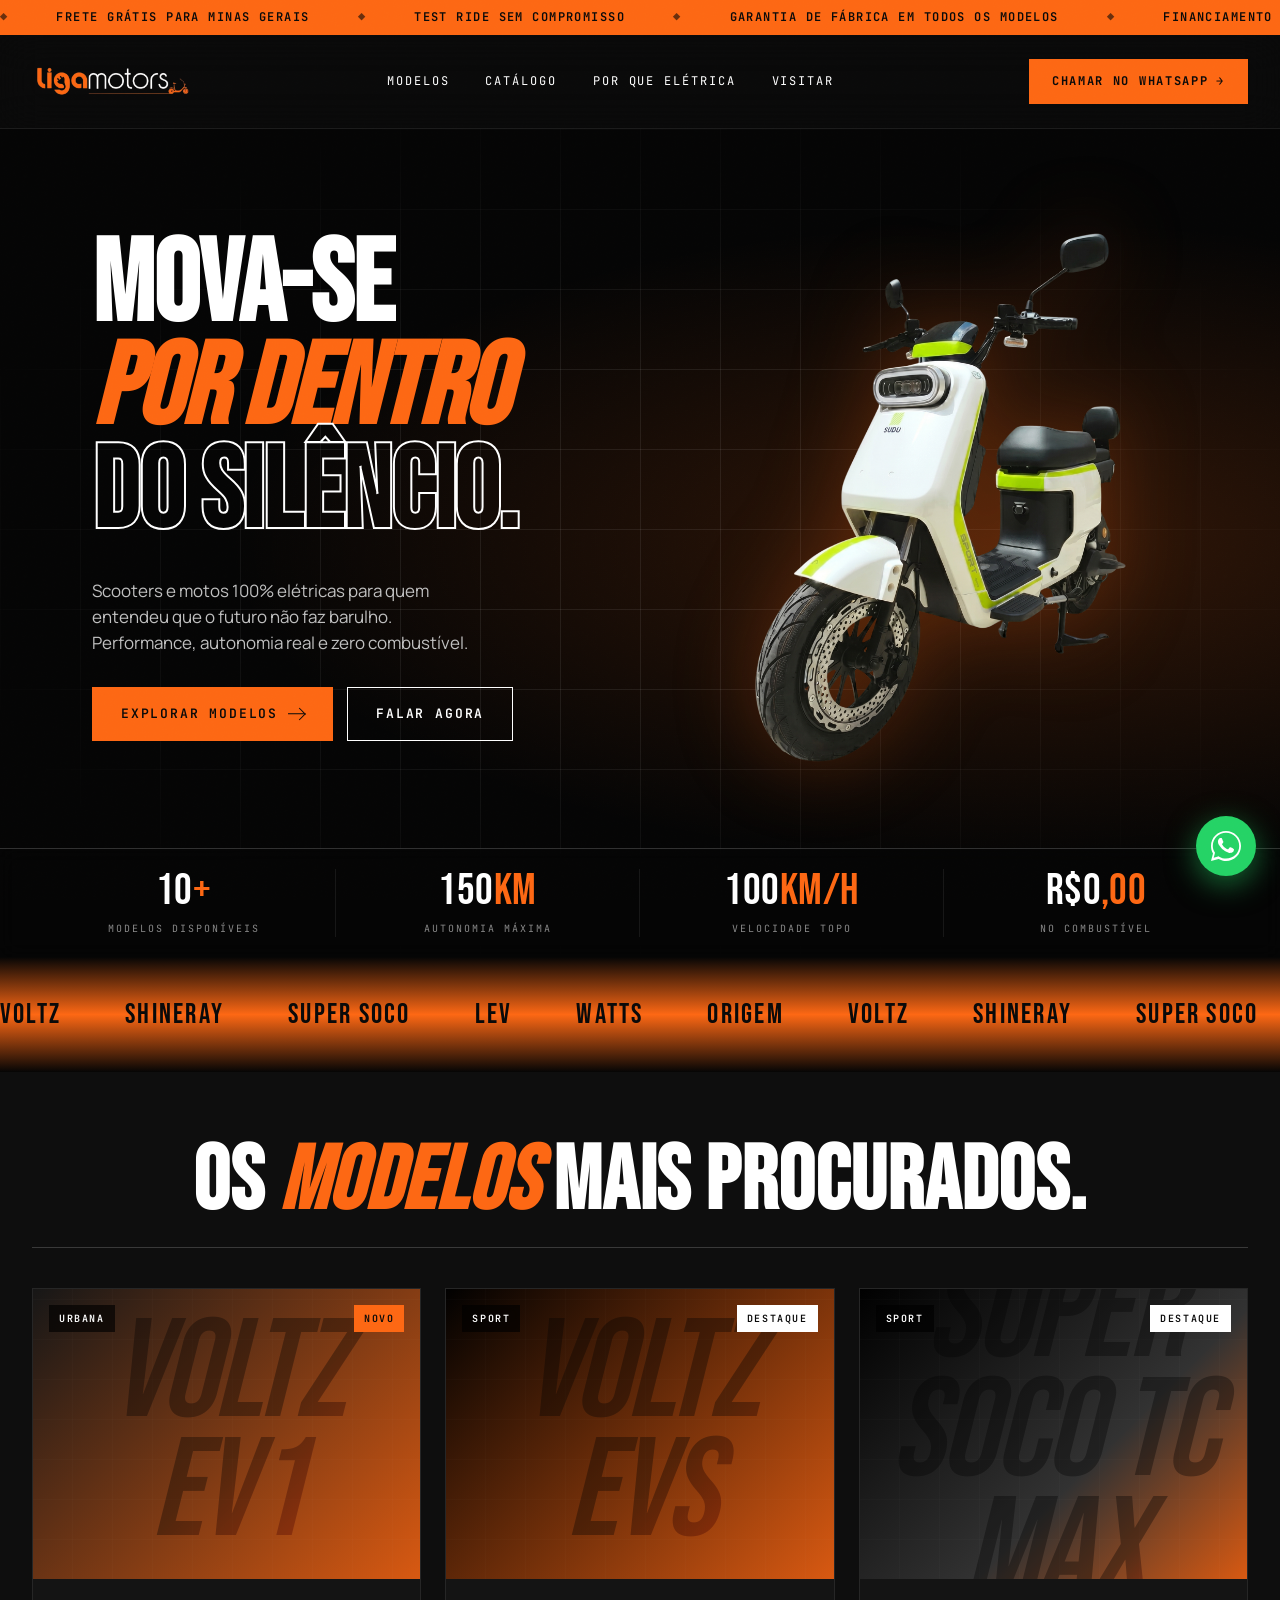
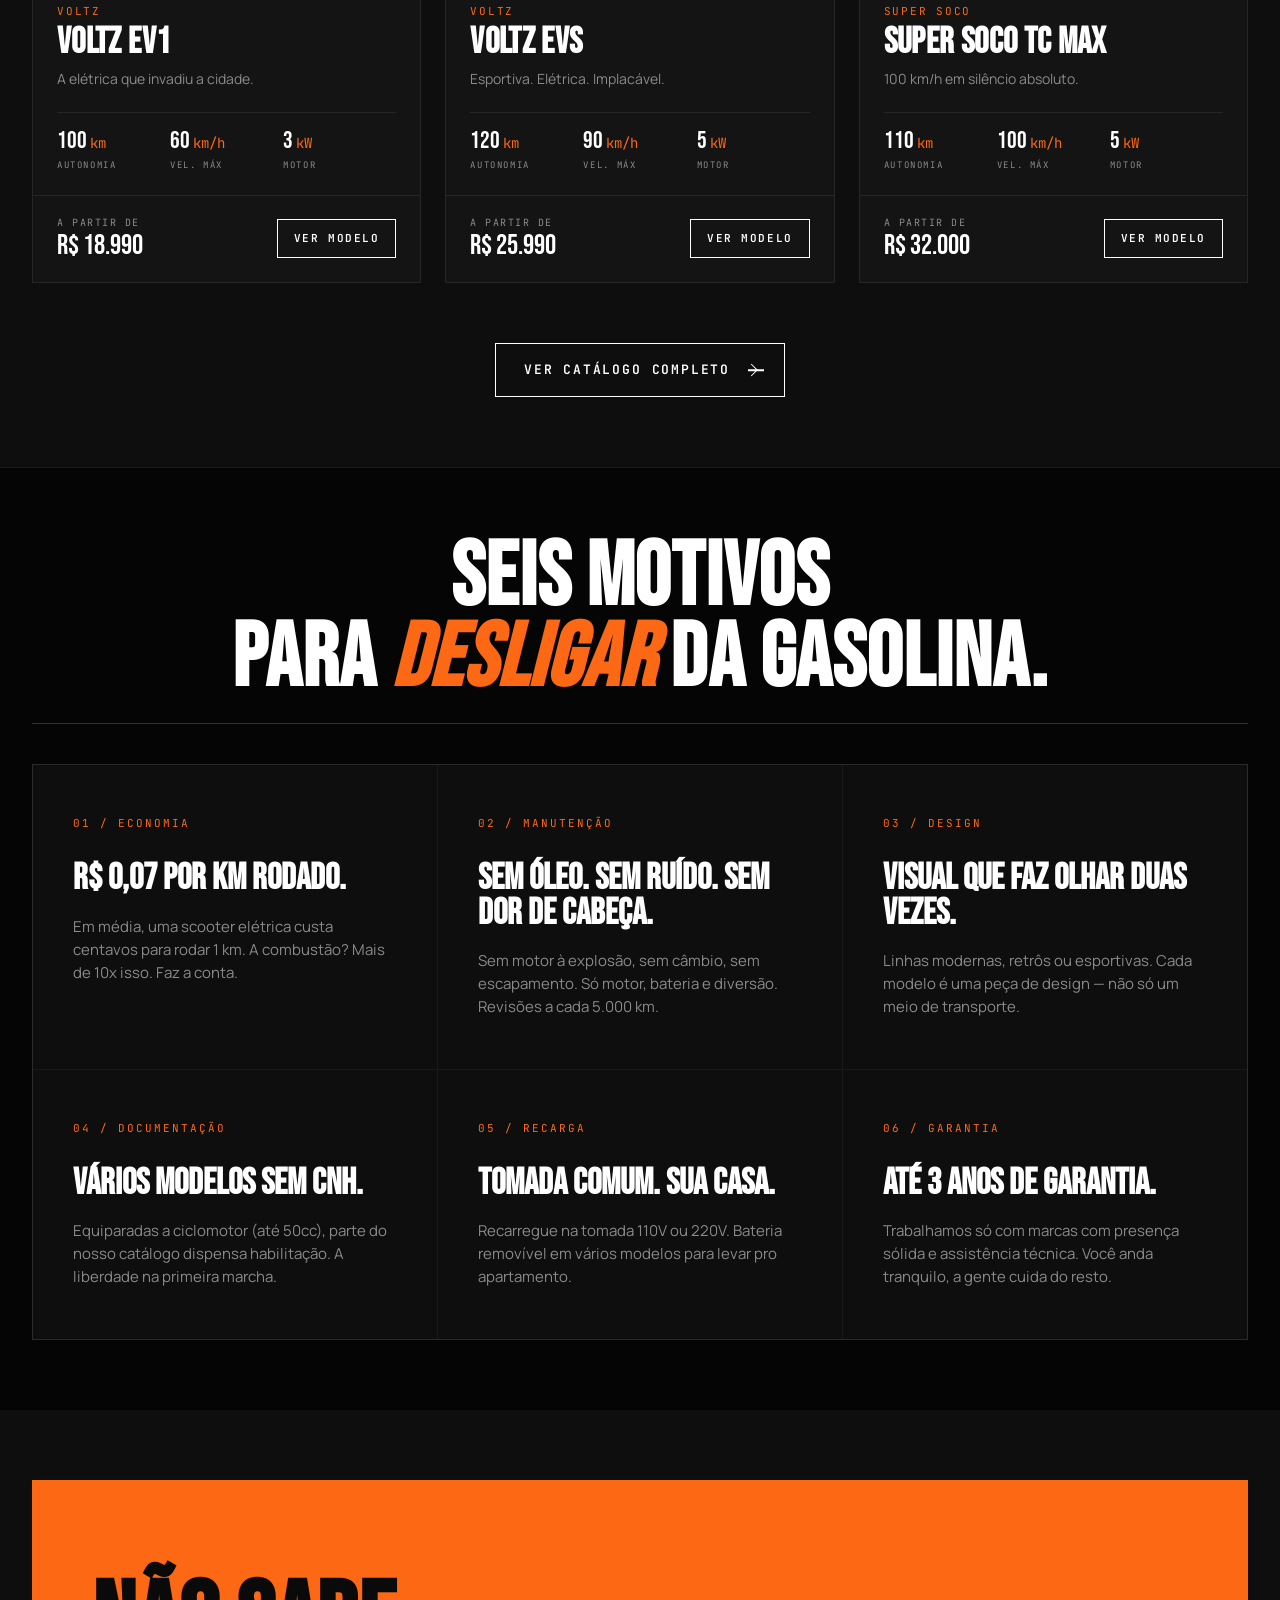
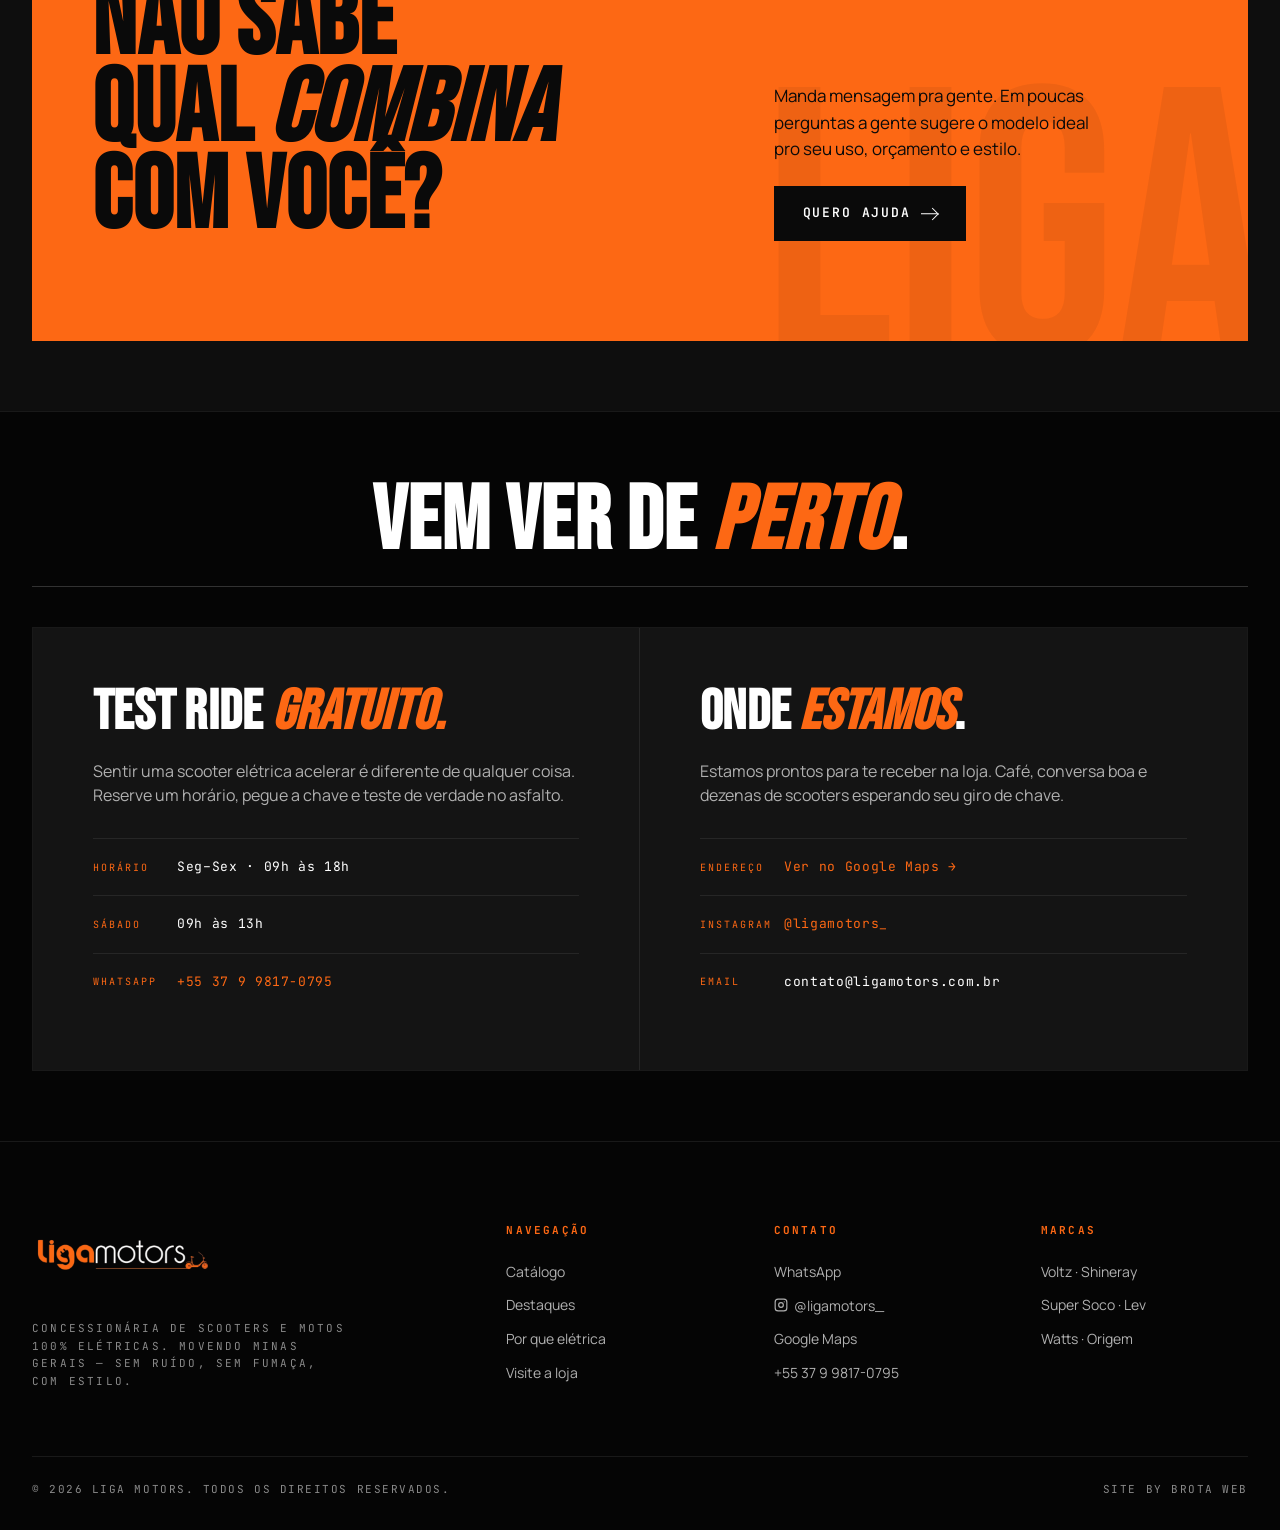
==== commit 5921a51d: "Feat: marcas com marquee automático + drag/touch interativo" ====
--- a/index.html
+++ b/index.html
@@ -8,7 +8,7 @@
 <link rel="preconnect" href="https://fonts.googleapis.com">
 <link rel="preconnect" href="https://fonts.gstatic.com" crossorigin>
 <link href="https://fonts.googleapis.com/css2?family=Bebas+Neue&family=Manrope:wght@300;400;500;600;700&family=JetBrains+Mono:wght@400;500;600&display=swap" rel="stylesheet">
-<link rel="stylesheet" href="assets/styles.css?v=26">
+<link rel="stylesheet" href="assets/styles.css?v=28">
 </head>
 <body>
 
@@ -97,16 +97,19 @@
 
 <!-- Brands strip -->
 <div class="brands-strip">
-  <div class="container">
-    <div class="brands-row">
-      <span class="brand-pill">VOLTZ</span>
-      <span class="brand-pill">SHINERAY</span>
-      <span class="brand-pill">SUPER SOCO</span>
-      <span class="brand-pill">LEV</span>
-      <span class="brand-pill">WATTS</span>
-      <span class="brand-pill">ORIGEM</span>
-    </div>
-    <div class="brands-drag-hint">arraste para ver mais →</div>
+  <div class="brands-track">
+    <span class="brand-pill">VOLTZ</span>
+    <span class="brand-pill">SHINERAY</span>
+    <span class="brand-pill">SUPER SOCO</span>
+    <span class="brand-pill">LEV</span>
+    <span class="brand-pill">WATTS</span>
+    <span class="brand-pill">ORIGEM</span>
+    <span class="brand-pill" aria-hidden="true">VOLTZ</span>
+    <span class="brand-pill" aria-hidden="true">SHINERAY</span>
+    <span class="brand-pill" aria-hidden="true">SUPER SOCO</span>
+    <span class="brand-pill" aria-hidden="true">LEV</span>
+    <span class="brand-pill" aria-hidden="true">WATTS</span>
+    <span class="brand-pill" aria-hidden="true">ORIGEM</span>
   </div>
 </div>
 
--- a/assets/styles.css
+++ b/assets/styles.css
@@ -680,78 +680,43 @@
   transition: all 0.2s;
 }
 
-/* ===== Marca strip ===== */
+/* ===== Marca strip — marquee automático ===== */
 .brands-strip {
-  padding: 40px 0;
+  padding: 36px 0;
+  overflow: hidden;
   background:
     linear-gradient(to bottom,
       var(--ink) 0%,
       var(--orange) 50%,
       var(--ink) 100%);
 }
-.brand-pill { font-size: 22px; }
-.brands-row {
-  display: flex;
-  align-items: center;
-  justify-content: space-around;
-  gap: 40px;
-  flex-wrap: wrap;
+.brands-track {
+  display: flex;
+  align-items: center;
+  gap: 64px;
+  width: max-content;
+  animation: brands-scroll 22s linear infinite;
+  cursor: grab;
+  user-select: none;
+}
+.brands-track:hover,
+.brands-track.is-dragging {
+  animation-play-state: paused;
+}
+@keyframes brands-scroll {
+  0%   { transform: translateX(0); }
+  100% { transform: translateX(-50%); }
 }
 .brand-pill {
   font-family: var(--display);
   font-size: 28px;
   letter-spacing: 0.08em;
   color: var(--black);
+  white-space: nowrap;
+  flex-shrink: 0;
   transition: color 0.2s;
-  cursor: default;
 }
 .brand-pill:hover { color: var(--white); }
-.brands-drag-hint {
-  display: none;
-}
-
-@media (max-width: 540px) {
-  .brands-drag-hint {
-    display: block;
-    text-align: center;
-    font-family: var(--mono);
-    font-size: 9px;
-    letter-spacing: 0.16em;
-    text-transform: uppercase;
-    color: rgba(0,0,0,0.35);
-    margin-top: 10px;
-    animation: nudge 2s ease-in-out infinite;
-  }
-  @keyframes nudge {
-    0%,100% { transform: translateX(0); opacity: 0.5; }
-    50%      { transform: translateX(4px); opacity: 1; }
-  }
-  .brands-strip {
-    padding: 28px 0;
-    overflow: hidden;
-  }
-  .brands-strip .container {
-    padding: 0;
-    max-width: 100%;
-  }
-  .brands-row {
-    display: flex;
-    flex-wrap: nowrap;
-    justify-content: flex-start;
-    gap: 0;
-    overflow-x: auto;
-    -webkit-overflow-scrolling: touch;
-    scrollbar-width: none;
-    padding: 0 20px;
-    gap: 28px;
-  }
-  .brands-row::-webkit-scrollbar { display: none; }
-  .brand-pill {
-    flex-shrink: 0;
-    font-size: 22px;
-    white-space: nowrap;
-  }
-}
 
 /* ===== Why / Diff section ===== */
 .diff-grid {
@@ -1868,13 +1833,16 @@
     padding: 40px 20px;
   }
   .visit-row {
-    justify-content: center;
-    flex-wrap: wrap;
-    gap: 8px;
+    justify-content: flex-start;
+    gap: 12px;
     text-align: left;
+    padding: 16px 0;
   }
   .visit-row span:first-child {
-    width: auto;
-    min-width: 80px;
-  }
-}
+    width: 90px;
+    flex-shrink: 0;
+  }
+  .visit-row span:last-child {
+    flex: 1;
+  }
+}
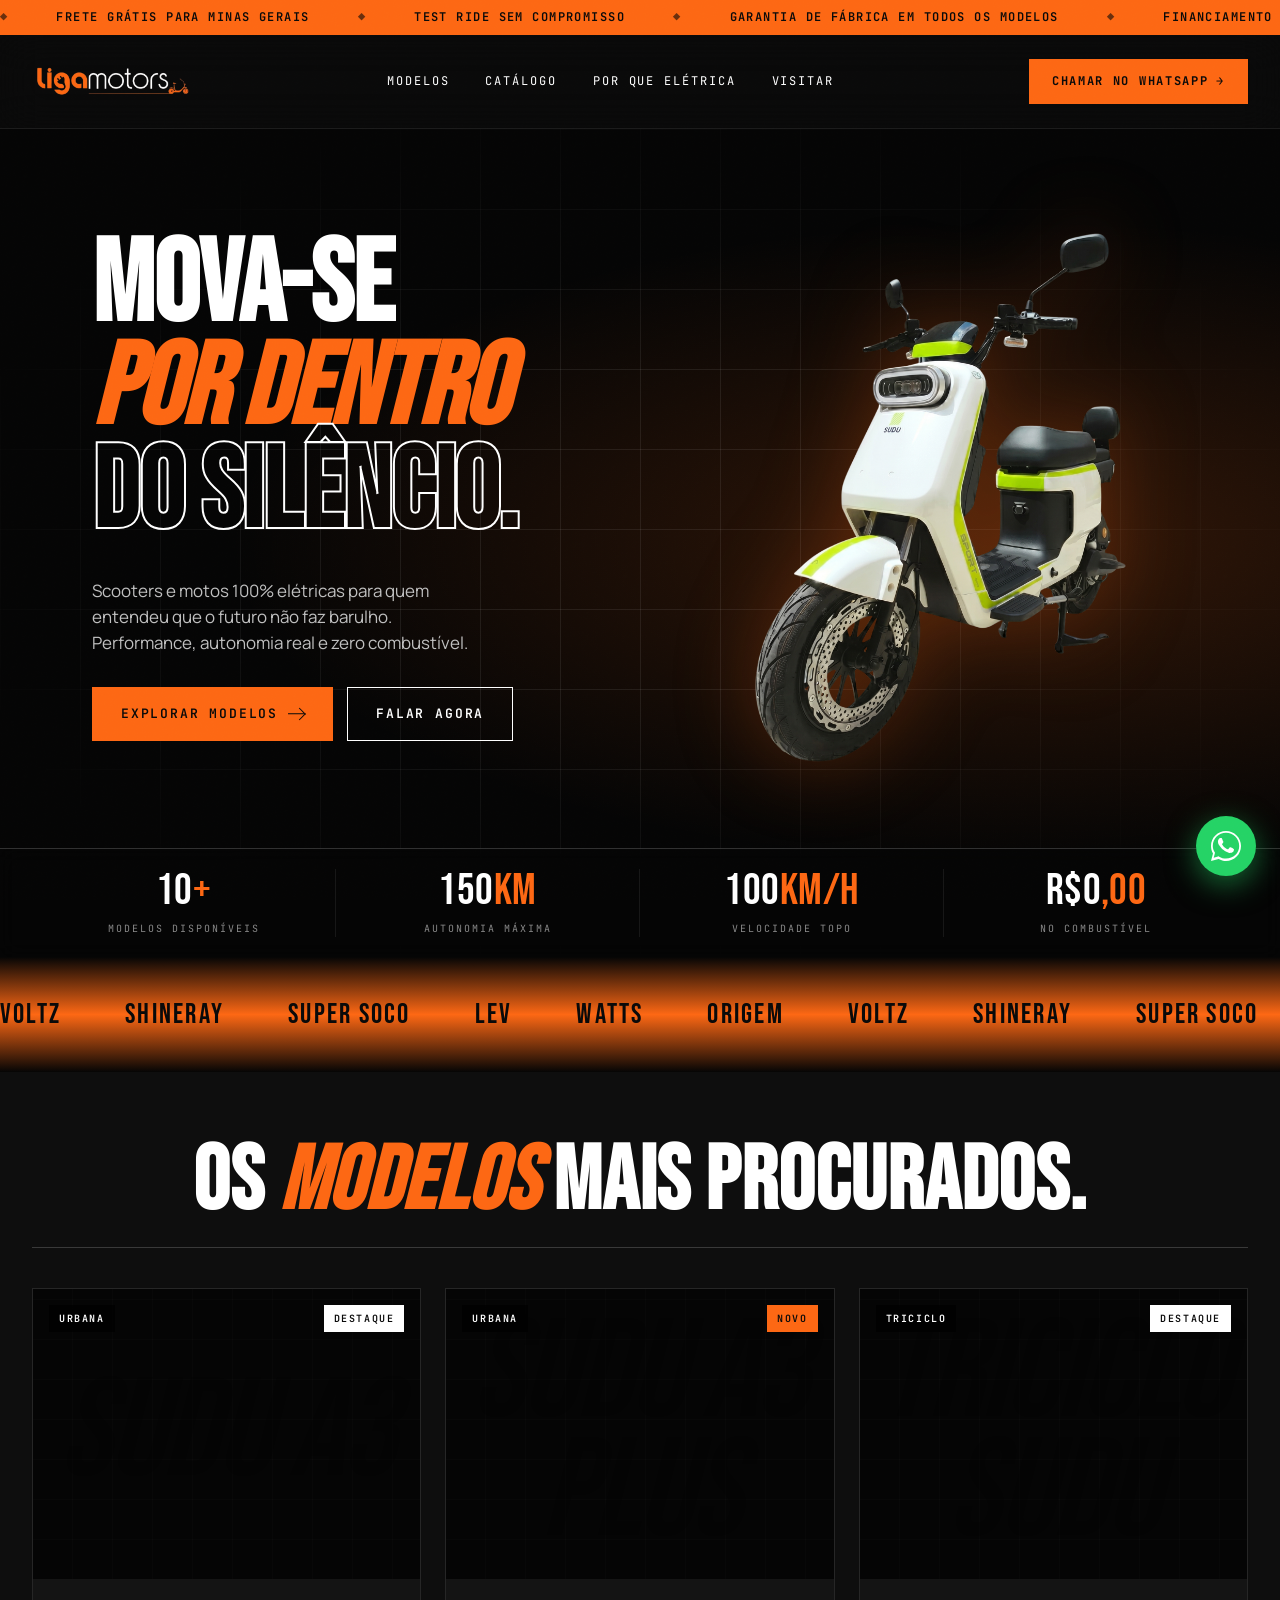
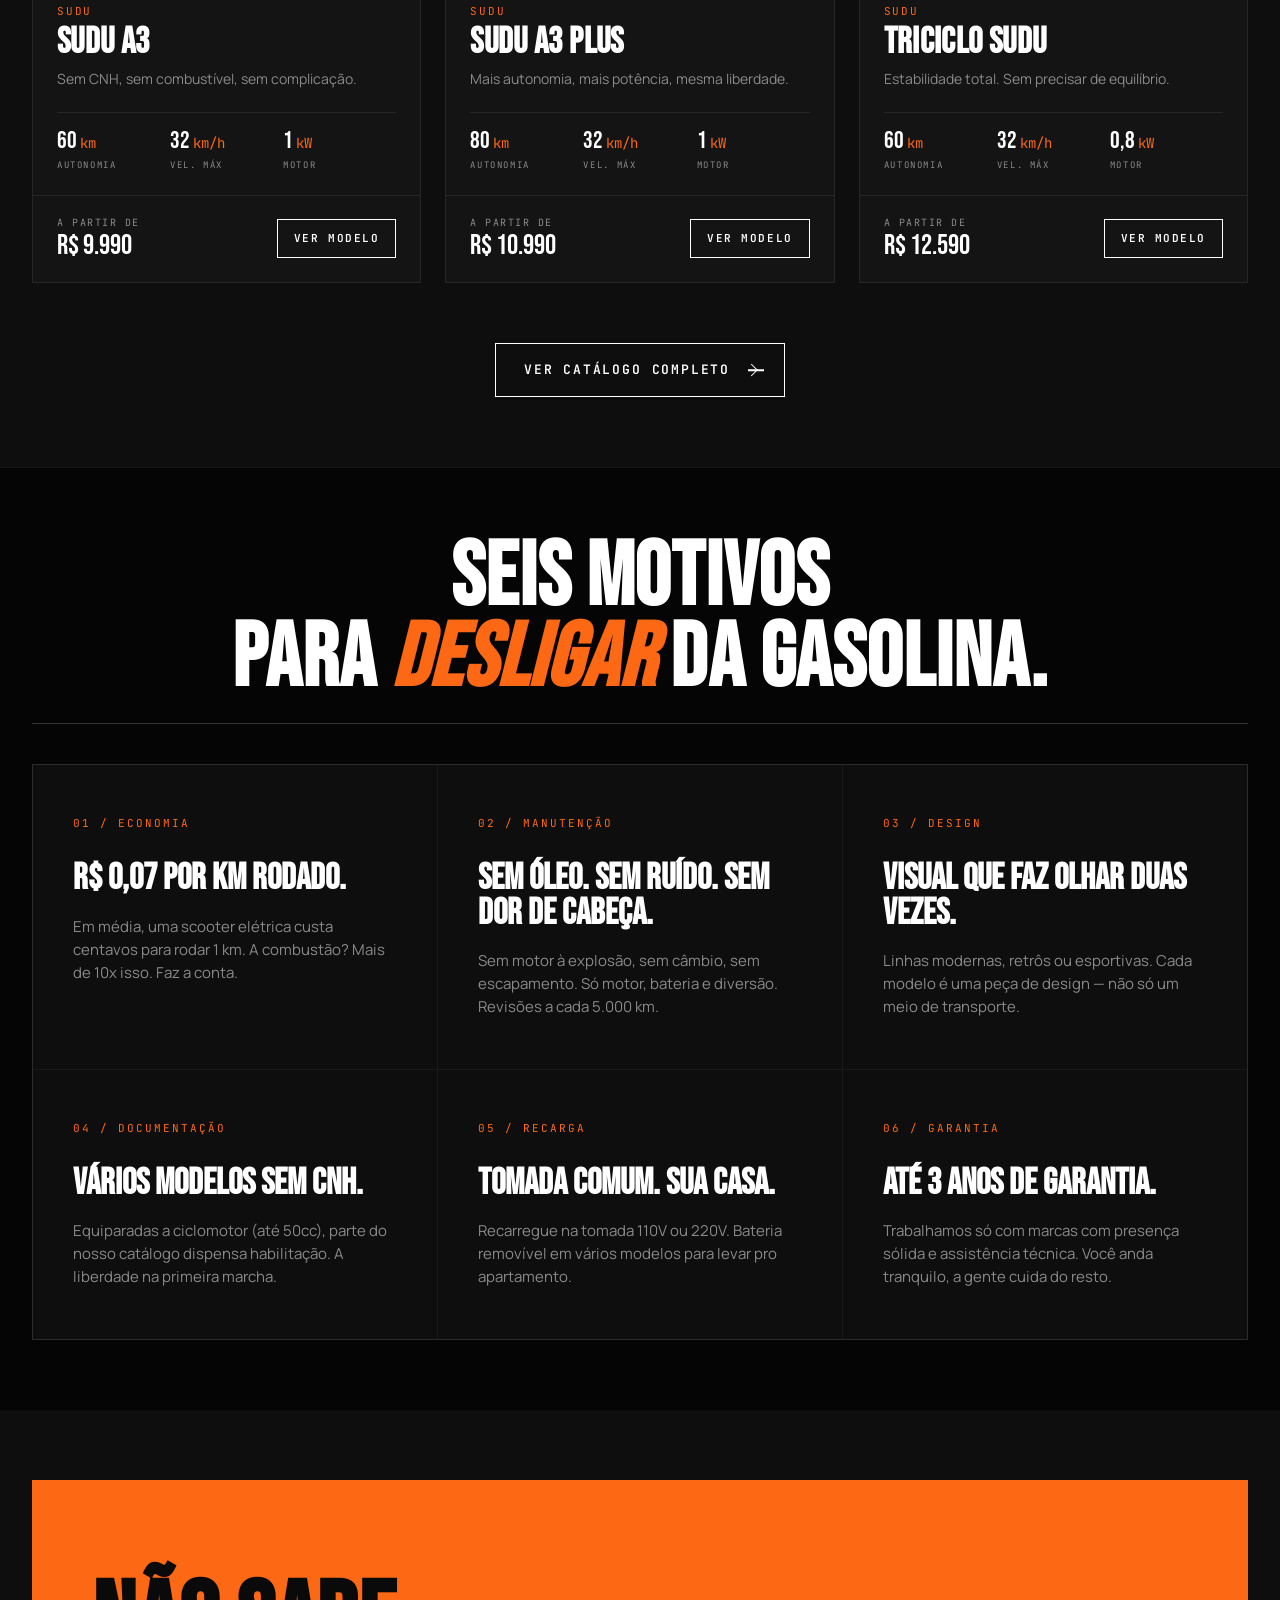
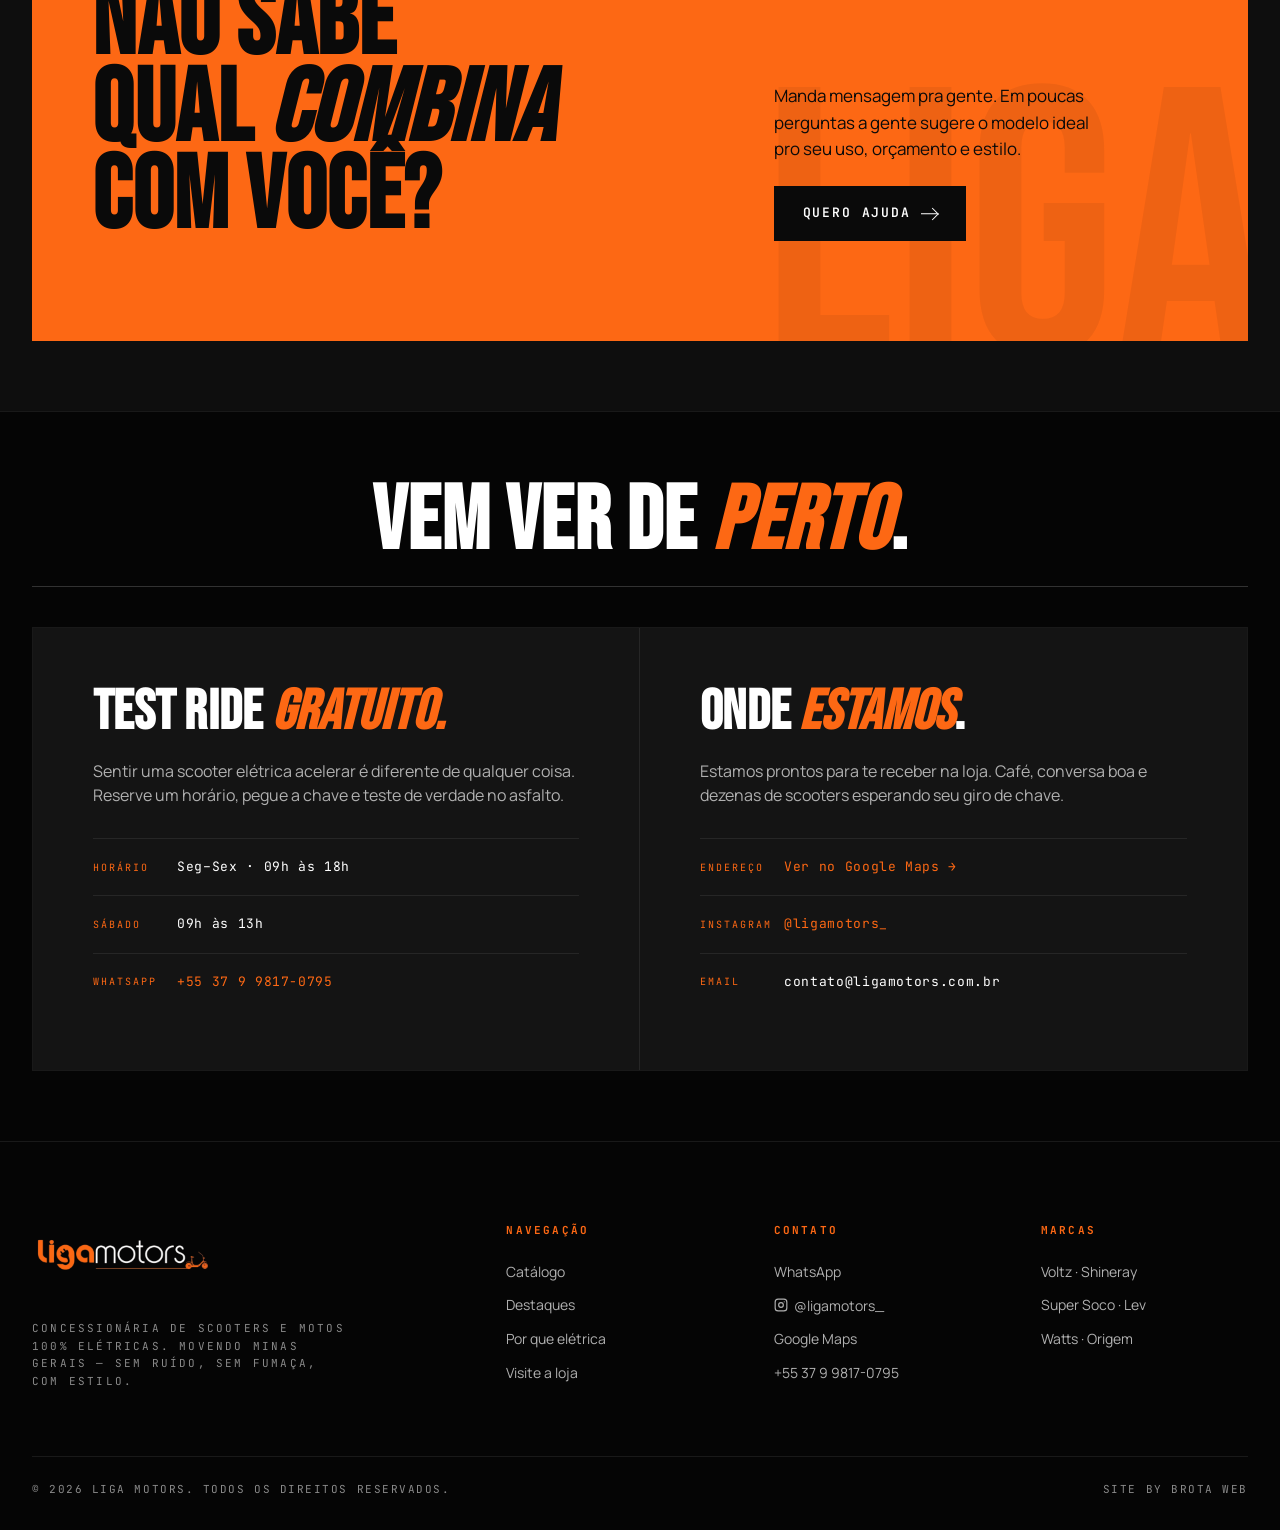
==== commit b2b3eb6e: "Feat: modelos reais Liga Motors com fotos — SUDU A3, A3 Plus, Triciclo, K06, EvoltX" ====
--- a/index.html
+++ b/index.html
@@ -8,7 +8,7 @@
 <link rel="preconnect" href="https://fonts.googleapis.com">
 <link rel="preconnect" href="https://fonts.gstatic.com" crossorigin>
 <link href="https://fonts.googleapis.com/css2?family=Bebas+Neue&family=Manrope:wght@300;400;500;600;700&family=JetBrains+Mono:wght@400;500;600&display=swap" rel="stylesheet">
-<link rel="stylesheet" href="assets/styles.css?v=28">
+<link rel="stylesheet" href="assets/styles.css?v=33">
 </head>
 <body>
 
--- a/assets/styles.css
+++ b/assets/styles.css
@@ -539,7 +539,10 @@
 .bike-image .bg {
   position: absolute;
   inset: 0;
-  opacity: 0.85;
+  opacity: 0.92;
+  background-size: cover;
+  background-position: center;
+  background-repeat: no-repeat;
 }
 .bike-image::after {
   content: "";
@@ -1459,7 +1462,10 @@
 .product-image .bg {
   position: absolute;
   inset: 0;
-  opacity: 0.9;
+  opacity: 0.95;
+  background-size: cover;
+  background-position: center;
+  background-repeat: no-repeat;
 }
 .product-image::after {
   content: "";
@@ -1625,11 +1631,42 @@
   .feat-cell h3 { font-size: 20px; }
 
   /* Ficha técnica */
-  .specs-grid { grid-template-columns: 1fr; }
-  .specs-grid > div { padding-right: 0; padding-left: 0 !important; border-left: none !important; }
-  .spec-row { padding: 14px 0; }
-  .spec-row .sk { font-size: 10px; }
-  .spec-row .sv { font-size: 14px; text-align: right; }
+  .specs-grid {
+    grid-template-columns: 1fr !important;
+    border-top: 1px solid var(--line);
+  }
+  .specs-grid > div,
+  .specs-grid > div:nth-child(odd),
+  .specs-grid > div:nth-child(even) {
+    padding: 0 !important;
+    border: none !important;
+  }
+  .spec-row {
+    display: flex !important;
+    flex-direction: row !important;
+    align-items: flex-start;
+    justify-content: space-between;
+    gap: 16px;
+    padding: 16px 0;
+    border-bottom: 1px solid var(--line);
+    grid-template-columns: none !important;
+  }
+  .spec-row .k {
+    font-size: 10px;
+    letter-spacing: 0.16em;
+    color: var(--orange);
+    flex: 0 0 130px;
+    line-height: 1.5;
+    padding-top: 2px;
+  }
+  .spec-row .v {
+    font-size: 14px;
+    font-weight: 500;
+    color: var(--white);
+    text-align: right;
+    flex: 1;
+    line-height: 1.5;
+  }
 
   /* CTA da moto */
   .model-cta-inner { padding: 60px 20px; }
@@ -1758,6 +1795,56 @@
 .reveal[data-delay="3"] { transition-delay: 0.3s; }
 .reveal[data-delay="4"] { transition-delay: 0.4s; }
 
+/* ===== Galeria de fotos do produto ===== */
+.product-image-wrap {
+  display: flex;
+  flex-direction: column;
+  gap: 12px;
+}
+.photo-thumbs {
+  display: flex;
+  gap: 8px;
+  flex-wrap: wrap;
+}
+.photo-thumb {
+  width: 80px;
+  height: 60px;
+  overflow: hidden;
+  border: 2px solid var(--line);
+  cursor: pointer;
+  transition: border-color 0.2s;
+  flex-shrink: 0;
+}
+.photo-thumb img {
+  width: 100%;
+  height: 100%;
+  object-fit: cover;
+  display: block;
+  transition: transform 0.3s;
+}
+.photo-thumb:hover { border-color: var(--mute); }
+.photo-thumb:hover img { transform: scale(1.08); }
+.photo-thumb.active { border-color: var(--orange); }
+
+/* Mobile card slide-in (esquerda / direita alternado) */
+@media (max-width: 540px) {
+  .mob-slide-left {
+    opacity: 0;
+    transform: translateX(-72px);
+    transition: opacity 0.55s ease, transform 0.55s cubic-bezier(0.25, 0.46, 0.45, 0.94);
+  }
+  .mob-slide-right {
+    opacity: 0;
+    transform: translateX(72px);
+    transition: opacity 0.55s ease, transform 0.55s cubic-bezier(0.25, 0.46, 0.45, 0.94);
+  }
+  .mob-slide-left.in,
+  .mob-slide-right.in {
+    opacity: 1;
+    transform: translateX(0);
+  }
+}
+
 /* ===== Home — Centralização Mobile ===== */
 @media (max-width: 540px) {
   /* Hero */
